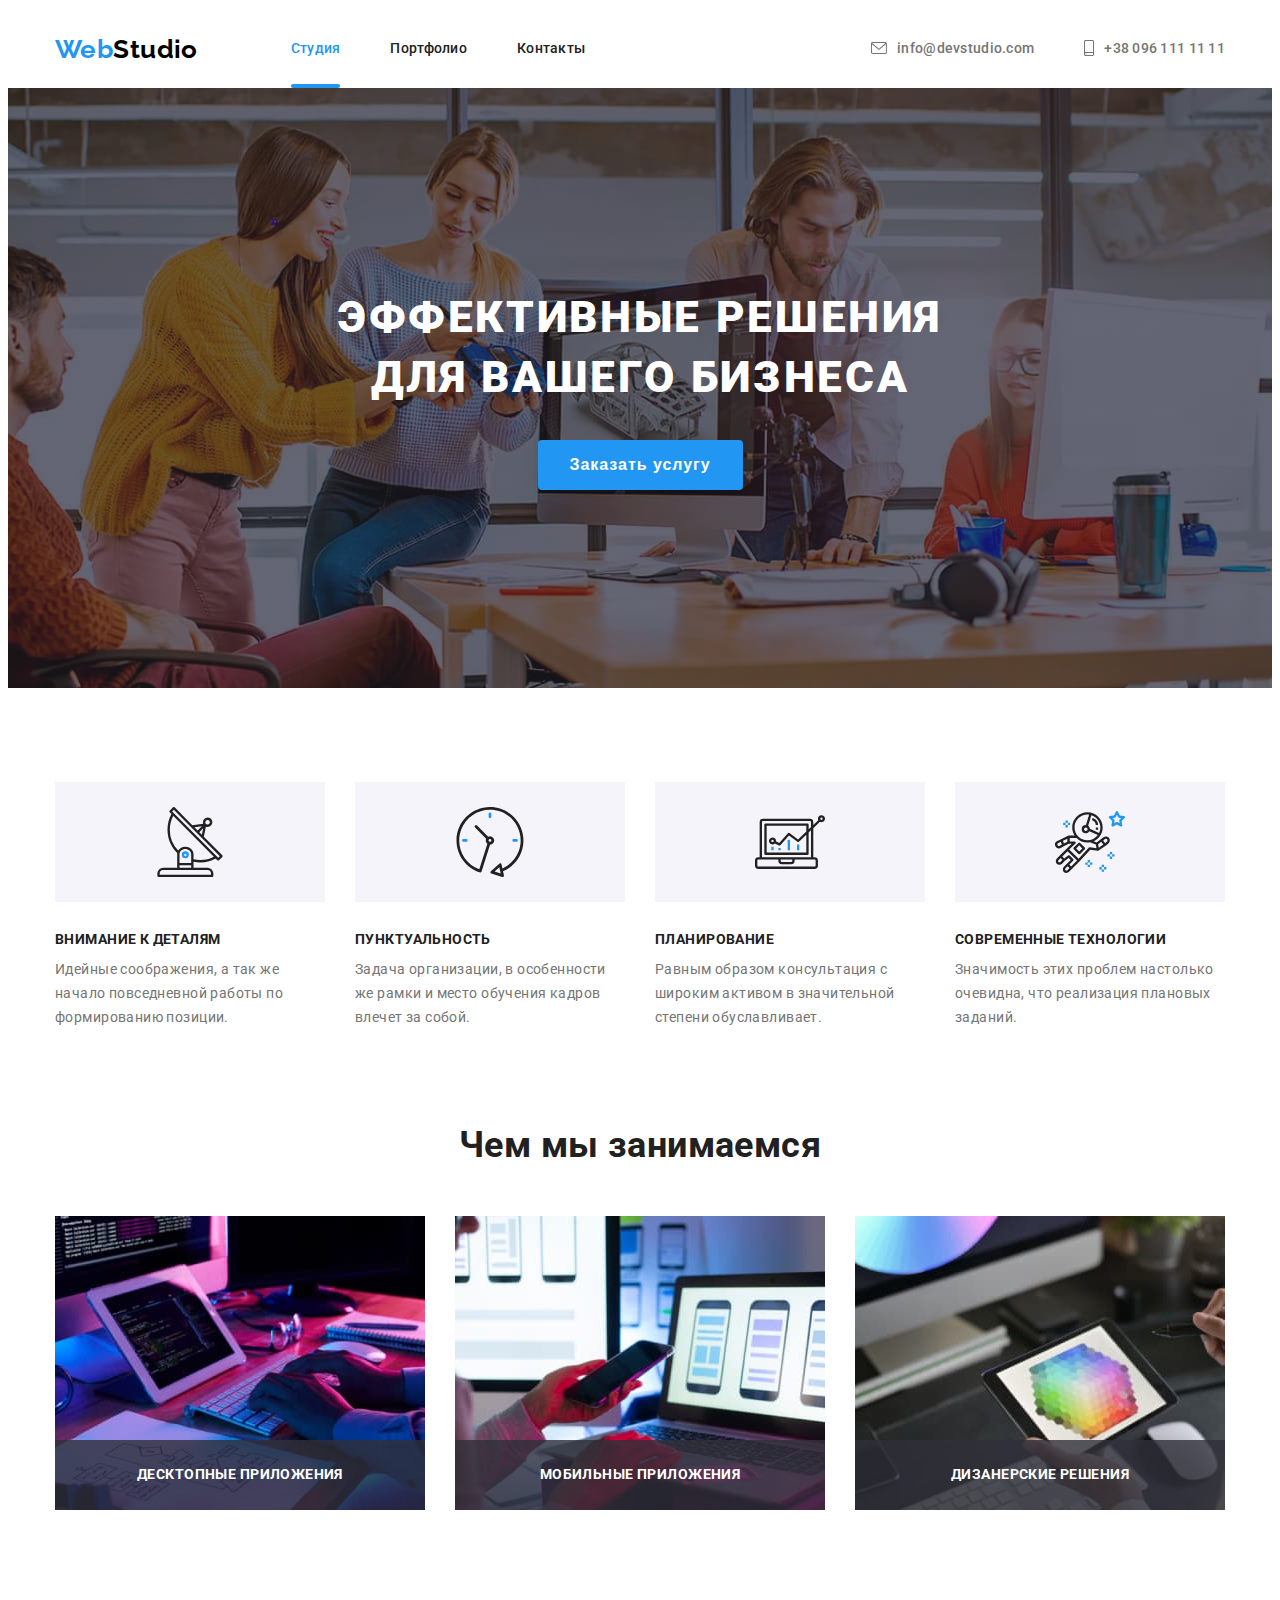
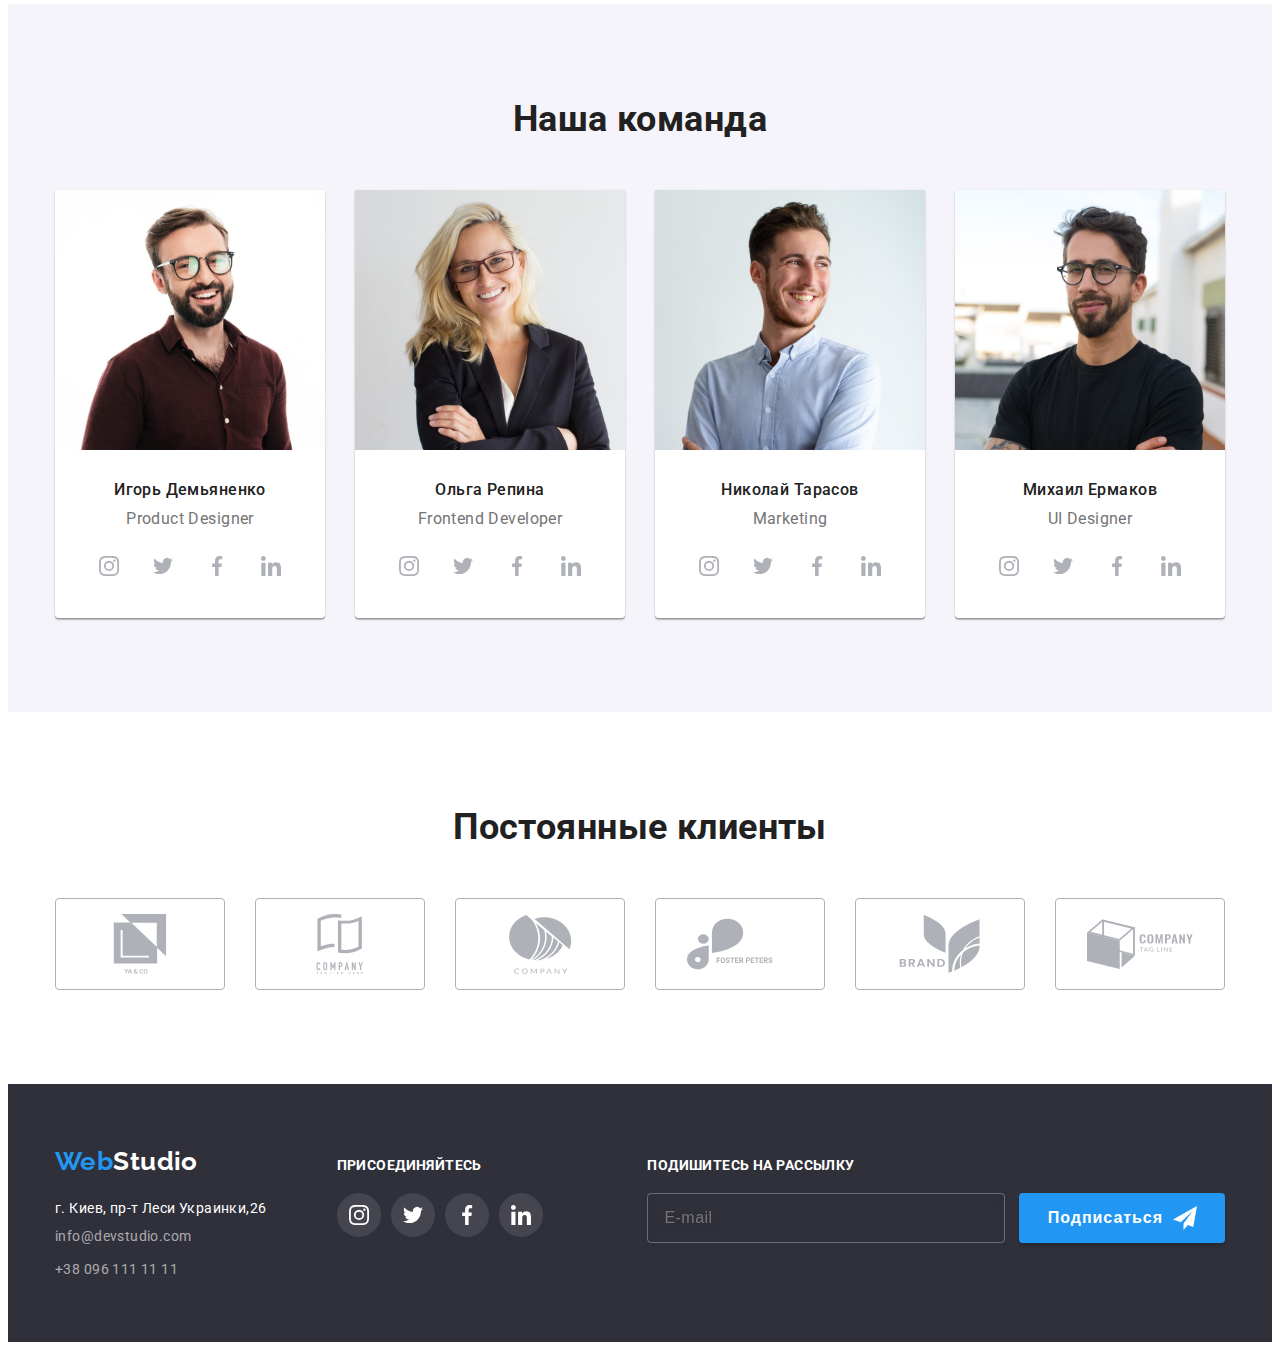
==== index.html @ 4ff03125 "Initial commit" ====
<!DOCTYPE html>
<html lang="ru">

<head>
    <meta charset="UTF-8">
    <meta http-equiv="X-UA-Compatible" content="IE=edge">
    <meta name="viewport" content="width=device-width, initial-scale=1.0">
    <title>Document</title>
    <link rel="stylesheet" href="https://cdnjs.cloudflare.com/ajax/libs/modern-normalize/1.1.0/modern-normalize.min.css"
        integrity="sha512-wpPYUAdjBVSE4KJnH1VR1HeZfpl1ub8YT/NKx4PuQ5NmX2tKuGu6U/JRp5y+Y8XG2tV+wKQpNHVUX03MfMFn9Q=="
        crossorigin="anonymous" referrerpolicy="no-referrer" />
    <link rel="preconnect" href="https://fonts.googleapis.com">
    <link rel="preconnect" href="https://fonts.gstatic.com" crossorigin>
    <link
        href="https://fonts.googleapis.com/css2?family=Oleo+Script&family=Raleway:wght@700&family=Roboto:wght@400;500;700;900&display=swap"
        rel="stylesheet">

    <link rel="stylesheet" href="css/styles.css">

</head>

<body>
    <header>
        <div class="container">
        <nav class="nav">
            <a class="logo link" lang="en" href="index.html"><span class="span">Web</span>Studio</a>

            <ul class="nav-menu list">
                <li class="nav-item"><a class="nav-link link current" href="index.html">Студия</a></li>
                <li class="nav-item"><a class="nav-link link" href="portfolio.html">Портфолио</a></li>
                <li class="nav-item"><a class="nav-link link" href="#contacts">Контакты</a></li>
            </ul>
        
        <ul class="list-contact-header list">
            <li class="contact-item"><a class="contact-mail link" href="mailto:info@devstudio.com">
                    <svg class="icon-mail">
                        <use href="./images/sprite.svg#envelope"></use>
                    </svg>info@devstudio.com</a>
            </li>
            <li class="contact-item"><a class="contact-number link" href="tel:+380961111111">
                    <svg class="icon-phone">
                        <use href="./images/sprite.svg#smartphone"></use>
                    </svg>+38 096 111 11 11</a>
            </li>
        </ul>
        </nav>
        </div>
    </header>
    <main>
        <section class="hero">
            <div class="container">
            
                <h1 class="title-hero"> эффективные решения для вашего бизнеса </h1>
<button class="button-modal" data-modal-open type="button">Заказать услугу</button>

<div class="backdrop is-hidden" data-modal>
    <div class="modal-wrapper">
        
        <button class="modal-close-button" data-modal-close type="button">
            <svg class="modal-close-icon">
            <use  href="./images/sprite.svg#icon-close-btn" width="11" height="11"></use>
        </svg>
    </button>
   
        <p class="modal-title">Оставьте свои данные, мы вам перезвоним</p>
        
            <form action="form js-users-form">
                <div class="form-field">
                    <label for="name" class="modal-form-label">Имя</label>
    
                    <input class="input" type="text" name="user-name" id="name" autocomplete="name">
                    <span class="icon-form-sp">
                        <svg class="icon-inputs" width="12" height="12">
                            <use href="./images/sprite.svg#icon-user-modal-form"></use>
                        </svg>
                    </span>
    
                </div>
    
                <div class="form-field">
                    <label for="tel" class="modal-form-label">Телефон</label>
                    <input class="input" type="tel" name="user-tel" id="tel" autocomplete="tel">
    
                    <span class="icon-form-sp">
                        <svg class="icon-inputs" width="13" height="13">
                            <use href="./images/sprite.svg#icon-phone-modal-form"></use>
                        </svg>
                    </span>
                </div>
    
                <div class="form-field">
                    <label for="email" class="modal-form-label">Почта</label>
                    <input class="input" type="email" name="user-email" id="email" autocomplete="email">
    
                    <span class="icon-form-sp">
                        <svg class="icon-inputs" width="15" height="12">
                            <use href="./images/sprite.svg#icon-envelope-modal-form"></use>
                        </svg>
                    </span>
                </div>
    
                <div class="form-field-last">
                    <label for="coments" class="modal-form-label">Коментарий</label>
                    <textarea class="textarea" name="user-coments" id="coments" placeholder="Введите текст"></textarea>
    
                </div>
    
    
    
                <div class="modal-checkbox">
                    
                        <input class="form-checkbox visually-hidden " type="checkbox" name="agree-policy" value="agree" id="agree-policy"> 
                        <label for="agree-policy" class="policy-box">Соглашаюсь с рассылкой и принимаю</label>
                        <a href="#" class="modal-checkbox-link">Условия договора</a>
                </div>
                <button type="submit" class="modal-btn-submit">Отправить</button>
            </form>
        
        
    </div>
    </div>
</div>

            
        </section>

        <section class="benefits">
            <div class="container">
            <h2 class="visually-hidden"> Наши преймущества</h2>
            <ul class="benefits-list list">
                <li class="benefits-item ">
                    <div class="before-benefits">
                        <svg class="icon-benefits">
                            <use href="./images/sprite.svg#antenna"></use>
                        </svg>
                    </div>
                    <h3 class="benefits-title">Внимание к деталям</h3>
                    <p class="benefits-descr">
                        Идейные соображения, а так же начало повседневной работы
                        по формированию позиции.
                    </p>
                </li>
                <li class="benefits-item ">
                    <div class="before-benefits">
                        <svg class="icon-benefits">
                            <use href="./images/sprite.svg#clock"></use>
                        </svg>
                    </div>
                    <h3 class="benefits-title">Пунктуальность</h3>
                    <p class="benefits-descr">
                        Задача организации, в особенности же рамки и место
                        обучения кадров влечет за собой.
                    </p>
                </li>
                <li class="benefits-item ">
                    <div class="before-benefits">
                        <svg class="icon-benefits">
                            <use href="./images/sprite.svg#diagram"></use>
                        </svg>
                    </div>
                    <h3 class="benefits-title">Планирование</h3>
                    <p class="benefits-descr">
                        Равным образом консультация с широким активом в значительной
                        степени обуславливает.
                    </p>
                </li>
                <li class="benefits-item ">
                    <div class="before-benefits">
                        <svg class="icon-benefits">
                            <use href="./images/sprite.svg#astronaut"></use>
                        </svg>
                    </div>
                    <h3 class="benefits-title">Современные технологии</h3>
                    <p class="benefits-descr">
                        Значимость этих проблем настолько очевидна,
                        что реализация плановых заданий.
                    </p>
                </li>
            </ul>
            </div>
        </section>

        <section class="works">
            <div class="container">

            <h2 class="works-title">Чем мы занимаемся</h2>

            <ul class="works-list list">
                <li class="works-item"><img src="./images/Works-1.jpg" alt="Разработка" width="370"
                        height="294">
                        
                            <p class="works-thumb-title">Десктопные приложения</p>
                        
                    </li>
                <li class="works-item"><img src="./images/Works-2.jpg" alt="Планирование" width="370"
                        height="294">
                    
                        <p class="works-thumb-title">Мобильные приложения</p>
                
                    </li>
                <li class="works-item"><img src="./images/Works-3.jpg" alt="Дизайн" width="370" height="294">
                
                    <p class="works-thumb-title">Дизанерские решения</p>
                
                </li>
            </ul>
            </div>
        </section>

        <section class="team">
            <div class="container">

            <h2 class="team-title">Наша команда</h2>

            <ul class="team-list list">
                <li class="team-item">
                    <img class="team-img" src="./images/Team-1.jpg " alt="Игорь" width="270" height="260">
                    <div class="team-frame"><h3 class="team-player-title">Игорь Демьяненко </h3>
                    <p class="team-player-descr" lang="en">Product Designer</p>
                <ul class="list-icon-social list">
                    <li class="icon-item"><a href="#" class="link-social-circle">
                            <svg class="icon">
                                <use href="./images/sprite.svg#instagram"></use>
                            </svg>
                        </a></li>
                    <li class="icon-item"><a href="#" class="link-social-circle">
                            <svg class="icon">
                                <use href="./images/sprite.svg#twitter"></use>
                            </svg>
                        </a></li>
                    <li class="icon-item"><a href="#" class="link-social-circle">
                            <svg class="icon">
                                <use href="./images/sprite.svg#facebook"></use>
                            </svg>
                        </a></li>
                    <li class="icon-item"><a href="#" class="link-social-circle">
                            <svg class="icon">
                                <use href="./images/sprite.svg#linkedin"></use>
                            </svg>
                        </a></li>
                </ul>
                </div>
                </li>
                <li class="team-item">
                    <img class="team-img" src="./images/Team-2.jpg " alt="Ольга" width="270" height="260">
                    <div class="team-frame"><h3 class="team-player-title">Ольга Репина</h3>
                    <p class="team-player-descr" lang="en">Frontend Developer</p>
                <ul class="list-icon-social list">
                    <li class="icon-item"><a href="#" class="link-social-circle">
                            <svg class="icon">
                                <use href="./images/sprite.svg#instagram"></use>
                            </svg>
                        </a></li>
                    <li class="icon-item"><a href="#" class="link-social-circle">
                            <svg class="icon">
                                <use href="./images/sprite.svg#twitter"></use>
                            </svg>
                        </a></li>
                    <li class="icon-item"><a href="#" class="link-social-circle">
                            <svg class="icon">
                                <use href="./images/sprite.svg#facebook"></use>
                            </svg>
                        </a></li>
                    <li class="icon-item"><a href="#" class="link-social-circle">
                            <svg class="icon">
                                <use href="./images/sprite.svg#linkedin"></use>
                            </svg>
                        </a></li>
                </ul>
                </div>
                </li>
                <li class="team-item">
                    <img class="team-img" src="./images/Team-3.jpg " alt="Николай" width="270" height="260">
                    <div class="team-frame"><h3 class="team-player-title">Николай Тарасов</h3>
                    <p class="team-player-descr" lang="en">Marketing</p>
                <ul class="list-icon-social list">
                    <li class="icon-item"><a href="#" class="link-social-circle">
                            <svg class="icon">
                                <use href="./images/sprite.svg#instagram"></use>
                            </svg>
                        </a></li>
                    <li class="icon-item"><a href="#" class="link-social-circle">
                            <svg class="icon">
                                <use href="./images/sprite.svg#twitter"></use>
                            </svg>
                        </a></li>
                    <li class="icon-item"><a href="#" class="link-social-circle">
                            <svg class="icon">
                                <use href="./images/sprite.svg#facebook"></use>
                            </svg>
                        </a></li>
                    <li class="icon-item"><a href="#" class="link-social-circle">
                            <svg class="icon">
                                <use href="./images/sprite.svg#linkedin"></use>
                            </svg>
                        </a></li>
                </ul>
                </div>
                </li>
                <li class="team-item">
                    <img class="team-img" src="./images/Team-4.jpg " alt="Игорь" width="270" height="260">
                    <div class="team-frame"><h3 class="team-player-title">Михаил Ермаков</h3>
                    <p class="team-player-descr" lang="en">UI Designer</p>
                <ul class="list-icon-social list">
                    <li class="icon-item"><a href="#" class="link-social-circle">
                            <svg class="icon">
                                <use href="./images/sprite.svg#instagram"></use>
                            </svg>
                        </a></li>
                    <li class="icon-item"><a href="#" class="link-social-circle">
                            <svg class="icon">
                                <use href="./images/sprite.svg#twitter"></use>
                            </svg>
                        </a></li>
                    <li class="icon-item"><a href="#" class="link-social-circle">
                            <svg class="icon">
                                <use href="./images/sprite.svg#facebook"></use>
                            </svg>
                        </a></li>
                    <li class="icon-item"><a href="#" class="link-social-circle">
                            <svg class="icon">
                                <use href="./images/sprite.svg#linkedin"></use>
                            </svg>
                        </a></li>
                </ul>
                </div>
                </li>
            </ul>
            </div>
        </section>

        <section class="partner">
            <div class="container">
                <h2 class="team-title">Постоянные клиенты</h2>
                <ul class="list-partner list">
                    <li class="item-partner"><a href="#" class="link-partner">
                            <svg class="icon-partner partner-a">
                                <use href="./images/sprite.svg#group"></use>
                            </svg>
                        </a></li>
                    <li class="item-partner"><a href="#" class="link-partner">
                            <svg class="icon-partner partner-b">
                                <use href="./images/sprite.svg#group-1"></use>
                            </svg>
                        </a></li>
                    <li class="item-partner"><a href="#" class="link-partner">
                            <svg class="icon-partner partner-c">
                                <use href="./images/sprite.svg#group-2"></use>
                            </svg>
                        </a></li>
                    <li class="item-partner"><a href="#" class="link-partner">
                            <svg class="icon-partner partner-d">
                                <use href="./images/sprite.svg#group-3"></use>
                            </svg>
                        </a></li>
                    <li class="item-partner"><a href="#" class="link-partner">
                            <svg class="icon-partner partner-e">
                                <use href="./images/sprite.svg#group-4"></use>
                            </svg>
                        </a></li>
                    <li class="item-partner"><a href="#" class="link-partner">
                            <svg class="icon-partner partner-f">
                                <use href="./images/sprite.svg#group-5"></use>
                            </svg>
                        </a></li>
                </ul>
            </div>
            </section>
        

    </main>

    <footer class="footer">
        <div class="container">
        

        <div class="footer-item"><a class="logo-footer link" lang="en" href="index.html"><span class="span">Web</span>Studio</a>

        <address class="address">

            <ul class="list-contact-footer list">
                <li class="contact-item-footer"><a class="link-footer-map link" href="https://goo.gl/maps/f1McvQRz6KP4o4kd8" target="_blank"
                        rel="noopener noreferrer">г. Киев, пр-т Леси Украинки,26</a></li>
                <li class="contact-item-footer"><a class="contact-link link" href="mailto:info@devstudio.com">info@devstudio.com</a></li>
                <li class="contact-item-footer"><a class="contact-link link" href="tel:+380961111111">+38 096 111 11 11</a></li>
            </ul>
            
            </address>
        </div>
            <div class="footer-item">
                <p class="title-footer-small">Присоединяйтесь</p>
                <ul class="list-social-footer list">
                    <li class="icon-item"><a href="#" class="link-social-circle footer-social-bg">
                            <svg class="icon">
                                <use href="./images/sprite.svg#instagram"></use>
                            </svg>
                        </a></li>
                    <li class="icon-item"><a href="#" class="link-social-circle footer-social-bg">
                            <svg class="icon">
                                <use href="./images/sprite.svg#twitter"></use>
                            </svg>
                        </a></li>
                    <li class="icon-item"><a href="#" class="link-social-circle footer-social-bg">
                            <svg class="icon">
                                <use href="./images/sprite.svg#facebook"></use>
                            </svg>
                        </a></li>
                    <li class="icon-item"><a href="#" class="link-social-circle footer-social-bg">
                            <svg class="icon">
                                <use href="./images/sprite.svg#linkedin"></use>
                            </svg>
                        </a></li>
                </ul>
            </div>

            <div class="footer-item">
                <p class="email-title">Подишитесь на рассылку</p>
            
               
                    <form action="form-footer js-users-form">
                        
                            <label for="email-footer" class="footer-form-label"></label>
                            <input class="input-footer" type="email" name="user-email" id="email-footer" autocomplete="email"
                                placeholder="E-mail">
        
                            <button class="button-footer" type="submit">Подписаться
            
                                <svg class="icon-button-footer">
                                    <use href="./images/sprite.svg#icon-icon-send"></use>
                                </svg>
                            </button>
                        
                    </form>
                
            </div>
            
        
        </div>
            </footer>

            <script src="./js/modal.js"></script>
            </body>
            
            </html>
---- css/styles.css ----
:root {
  --main-font:'Roboto', sans-serif ;
  --logo-font: 'Raleway', sans-serif;

  --theme-color-dark: #2f303a;
  --theme-color-light: #FFFFFF;
  --social-links: #AFB1B8;
  --social-footer-bg: rgba(255, 255, 255, 0.1);
  
  --button-portfolio: #F5F4FA;
  --contact-color-footer: rgba(255, 255, 255, 0.6);
  --logo-color: #000000;
  --text-color-hover:#2196F3; 
  --text-color-primary: #757575;;
  --text-color-h: #212121;
  --modal-btn-hover: #188CE8;
}

html {
  box-sizing: border-box;
 
}

*,
*::after,
*::before {
  box-sizing: inherit;
}

img {
  display: block;
}

h1,
h2,
h3,
h4,
h5,
h6,
p {
  margin-top: 0px;
  margin-bottom: 0px;
}

body {
  color: var(--text-color-primary);
  letter-spacing: 0.03em;
  font-size: 14px;
  font-family: var(--main-font);
 
}



.container {
  width: 1200px;
  padding: 0 15px;
  margin-left: auto;
  margin-right: auto;
}

.list {
  list-style: none;
  padding: 0;
  margin: 0;
}

.link {
  text-decoration: none;
}


.visually-hidden {
  position: absolute;
  width: 1px;
  height: 1px;
  margin: -1px;
  border: 0;
  padding: 0;

  white-space: nowrap;
  clip-path: inset(100%);
  clip: rect(0 0 0 0);
  overflow: hidden;
}

/* Logo WebStdio*/

.header {
  border-bottom: 1px solid rgba(0, 0, 0, 0.14);
}

.logo {
  font-family: var(--logo-font);
  font-weight: 700;
  font-size: 26px;
  color: var(--logo-color);

  padding-top: 24px;
  padding-bottom: 20px;
  margin-right: 93px;
}
.span {
  line-height: 1.38;
  color: var(--text-color-hover)
}
/*Nav-menu*/


.nav {
 
  display: flex;
  align-items: center;
  z-index: 2;

  
}

.list-contact-header .contact-item+.contact-item {
  margin-left: 50px;
}


.current {
  position: relative;
  color: var(--text-color-hover);
}

.nav-menu {
  font-weight: 500;
  letter-spacing: 0.02em;

  display: flex;
  align-items: center;

  

}

.nav-item:not(:last-child) {
  margin-right: 50px;
}

.nav-link{
  display: block;
  padding-top: 32px;
  padding-bottom: 32px;
  color:var(--text-color-h);
  transition: color 250ms cubic-bezier(0.4, 0, 0.2, 1);
}

.list-contact-header {
  display: flex;
  align-items: center;
  margin-left: auto;
  letter-spacing: 0.02em;
  font-weight: 500;
  }


.contact-mail {
  display: flex;
  align-items: center;
  padding-top: 32px;
  padding-bottom: 32px;
  color: var(--text-color-primary);
  transition: color 250ms cubic-bezier(0.4, 0, 0.2, 1);
  }

.contact-number {
  display: flex;
  align-items: center;
  padding-top: 32px;
  padding-bottom: 32px;
  color: var(--text-color-primary);
  transition: color 250ms cubic-bezier(0.4, 0, 0.2, 1);
}

.nav li>.link:hover,
.nav li>.link:focus {
  color: var(--text-color-hover);
}

.icon-mail {
  width: 16px;
  height: 12px;
  margin-right: 10px;
  fill: currentColor;
}

.icon-phone {
  width: 10px;
  height: 16px;
  margin-right: 10px;
  fill: currentColor;
}

.current::after {
  position: absolute;
  display: block;
  content: "";

  bottom: 0;
  left: 0;

  width: 100%;
  height: 4px;
  border-radius: 2px;

  /* margin-top: 27px; */

  background-color: var(--text-color-hover);
}

/* *********** HERO ********** */


.hero {
  
  text-align: center;
  padding-top: 200px;
  padding-bottom: 200px;

  background:var(--theme-color-dark);
  background-image: linear-gradient(to right,
        rgba(47, 48, 58, 0.4),
        rgba(47, 48, 58, 0.4)),
      url(../images/backgrond-images/hero-bg.jpg);
      background-repeat: no-repeat;
      background-position: center;
      background-size: cover;
      max-width: 1600px;
      height: 600px;
      margin-right: auto;
      margin-left: auto;
}
  
  .title-hero {
    width: 696px;

    margin-right: auto;
    margin-left: auto;

    font-weight: 900;
    font-size: 44px;
    line-height: 1.36;
    letter-spacing: 0.06em;
    text-transform: uppercase;
    color:var(--theme-color-light);
  }

.button-modal {
  margin-top: 32px;

  padding: 10px 32px;
  border: 0;

  cursor: pointer;
  font-weight: 700;
  letter-spacing: 0.06em;
  font-size: 16px;
  line-height: 1.88;
  
 color: var(--theme-color-light);

 background: var(--text-color-hover);
 box-shadow: 0px 4px 4px rgba(0, 0, 0, 0.15);
 border-radius: 4px;

 transition: background-color 250ms cubic-bezier(0.4, 0, 0.2, 1);
}

.button-modal:hover,
.button-modal:focus {
  background-color: var(--modal-btn-hover);
  
}

.current {
  color: var(--text-color-hover);
}

.backdrop {
  opacity: 1;
  position: fixed;
  top: 0;
  right: 0;
  z-index: 3;

  background-color: rgba(0, 0, 0, 0.2);
  height: 100%;
  width: 100%;
  backdrop-filter: blur(5px);

  transition:opacity 250ms cubic-bezier(0.4, 0, 0.2, 1);
}

.backdrop.is-hidden {
  opacity: 0;
  pointer-events: none;

}

.modal-wrapper {
  position: absolute;
  background-color: var(--theme-color-light);
  width: 528px;
  height: 581px;
  top: 50%;
  left: 50%;

  padding: 40px;
  
  transform:translate(-50%, -50%)  scale(1.0);
 

  box-shadow: 0px 1px 3px rgba(0, 0, 0, 0.12),
    0px 1px 1px rgba(0, 0, 0, 0.14),
    0px 2px 1px rgba(0, 0, 0, 0.2);
  border-radius: 4px;
  
}

.backdrop.is-hidden .modal-wrapper {
 transform: translate(-50%, -50%) scale(0.9);
 transition: transform 250ms cubic-bezier(0.4, 0, 0.2, 1);
}

.modal-close-button {
  display: flex;
  align-items: center;
  justify-content: center;
  position: absolute;
  top: 8px;
  right: 8px;

  cursor: pointer;

  width: 30px;
  height: 30px;

  
  color: var(--logo-color);
  background-color: var(--theme-color-light);
  border: 1px solid rgba(0, 0, 0, 0.1);
  border-radius: 50%;

  transition: 
  box-shadow 250ms cubic-bezier(0.4, 0, 0.2, 1);
  
}

.modal-close-button:hover,
.modal-close-button:focus {
  box-shadow: 0px 1px 3px rgba(0, 0, 0, 0.12),
      0px 1px 1px rgba(0, 0, 0, 0.14),
      0px 2px 1px rgba(0, 0, 0, 0.2);
}

.modal-close-icon {
fill: currentColor;

width: 11px;
height: 11px;
transition: fill 250ms cubic-bezier(0.4, 0, 0.2, 1);
}

.modal-close-button:hover .modal-close-icon,
.modal-close-button:focus .modal-close-icon {
  fill: var(--modal-btn-hover);
}

.modal-title {
  text-align: center;
  font-size: 20px;
  line-height: 1.15;
  font-weight: 700;

  color: var(--text-color-h);

  margin-bottom: 12px;
}

.form {
  width: 450px;

  margin-right: auto;
  margin-left: auto;
  


}

.form-field {
  position: relative;
  display: flex;
  flex-direction: column;
  text-align: start;
  margin-bottom: 10px;

  transition: border-color 250ms cubic-bezier(0.4, 0, 0.2, 1);
}

.form-field-last {
  display: flex;
  flex-direction: column;
  text-align: start;

  margin-bottom: 20px;
}

.icon-inputs {
  position: absolute;

  top: 32px;
  left: 15px;
  fill: var(--text-color-h);

  transition: fill 250ms cubic-bezier(0.4, 0, 0.2, 1);
}




.form-field:focus-within .input,
.form-field:hover .input {
  border: 1px solid var(--modal-btn-hover);
}

.form-field:focus-within .icon-inputs,
.form-field:hover .icon-inputs {
  fill: var(--modal-btn-hover);
}


.modal-btn-submit {
  cursor: pointer;
  margin-top: 30px;
  padding: 10px 55px;
  margin-right: auto;
  margin-left: auto;
  border: none;

  background-color: var(--text-color-hover);
  color: var(--theme-color-light);
  box-shadow: 0px 4px 4px rgba(0, 0, 0, 0.15);
  border-radius: 4px;

  font-size: 16px;
  line-height: 1.88;
  font-weight: 700;

  letter-spacing: 0.06em;

  transition: background-color 250ms cubic-bezier(0.4, 0, 0.2, 1);
}

.modal-btn-submit:hover,
.modal-btn-submit:focus {
  background-color: var(--modal-btn-hover);
}


.form-checkbox:checked+.policy-box::before {
  background-color: var(--text-color-hover);
  border-color: var(--text-color-hover);
  background-image: url(../images/Icons/chekbox-icon.svg);
  background-repeat: no-repeat;
  background-position: center;
  background-size: contain;
}

.policy-box {
  cursor: pointer;
  position: relative;
    line-height: 1.71;
}

.policy-box::before {
  display: block;
  position: absolute;
  content: '';

  top: 0;
  left: -23px;

  width: 16px;
  height: 16px;
  border: 2px solid var(--text-color-h);
  border-radius: 2px;

  transition:  250ms cubic-bezier(0.4, 0, 0.2, 1);
}

.form-checkbox:hover+.policy-box::before,
.form-checkbox:focus+.policy-box::before {
  border-color: var(--modal-btn-hover);
}

.modal-checkbox-link {
  font-weight: 400;
  line-height: 1.71;
  text-decoration-line: underline;

  color: var(--text-color-hover);
}

.modal-form-label {
  font-weight: 400;
  font-size: 12px;

  letter-spacing: 0.01em;

  margin-bottom: 4px;


}

.input {
  width: 100%;
  height: 40px;
  padding: 11px 12px 11px 30px;
  cursor: pointer;

  font-size: 16px;
  font-weight: 400;

  outline: transparent;
  border: 1px solid rgba(33, 33, 33, 0.2);
  border-radius: 4px;

  transition: border-color 250ms cubic-bezier(0.4, 0, 0.2, 1);

}

.input:hover ,
.input:focus {
  border: 1px solid var(--text-color-hover);
}

.textarea {
  cursor: pointer;
  width: 100%;
  height: 120px;
  padding: 12px 16px;

  color: var(--text-color-h);
  outline: transparent;
  resize: none;
  border: 1px solid rgba(33, 33, 33, 0.2);
  border-radius: 4px;

  transition: border-color 250ms cubic-bezier(0.4, 0, 0.2, 1);
}

.textarea:focus-within,
.textarea:hover {
  border: 1px solid var(--modal-btn-hover);
}

.textarea::placeholder {
  color: rgba(117, 117, 117, 0.5);
}

/*Benefits*/ 

.benefits {
 padding-top: 94px;
 padding-bottom: 94px;
}

.benefits-list {
  display: flex;
}

.benefits-item {
  width: 270px;
}

.before-benefits {
  display: block;
  height: 120px;
  padding: 25px 100px;
  margin-bottom: 30px;
  background-color: var(--button-portfolio);
}

.icon-benefits {
  width: 70px;
  height: 70px;
}

.benefits-item:not(:last-child) {
  margin-right: 30px;
}

.benefits-title {
  font-size: 14px;
  font-weight: 700;
  line-height: 1.14;
  text-transform: uppercase;

  margin-bottom: 10px;
  
  color: var(--text-color-h);
}

.benefits-descr {
  line-height: 1.71;
}

/*Works*/

.works {
  padding-bottom: 94px;
}

.works-list {
  display: flex;
}

.works-item {
  position: relative;
  z-index: 0;
}

.works-item:not(:last-child) {
  margin-right: 30px;
}

.works-title {
  text-align: center;
  font-weight: 700;
  font-size: 36px;

  margin-bottom: 50px;
  
  color: var(--text-color-h);
}

.works-thumb {
  position: absolute;
  bottom: 0;
  right: 0;
  width: 100%;
  height: 70px;
  text-align: center;
  font-size: 14px;
  line-height: 1.14;
  padding: 27px 82px;
  text-transform: uppercase;

  color: var(--theme-color-light);
  background-color: rgba(47, 48, 58, 0.8);
  ;
}

.works-thumb-title {
  display: flex;
  justify-content: center;
  align-items: center;
  position: absolute;
  bottom: 0;
  right: 0;
  width: 100%;
  height: 70px;
  font-weight: 700;
  font-size: 14px;
  line-height: 1.14;
  text-transform: uppercase;

  color: var(--theme-color-light);
  background-color: rgba(47, 48, 58, 0.8);
  ;
}

/*Team*/

.team {
  padding-top: 94px;
  padding-bottom: 94px;
  background-color: var(--button-portfolio);

}

.team-list {
  display: flex;
}

.team-title {  
  margin-bottom: 50px;

  text-align: center;
  font-weight: 700;
  font-size: 36px;
  
  color:var(--text-color-h);
}

.team-item {
  text-align: center;
  background-color: var(--theme-color-light);
  box-shadow: 0px 1px 3px rgba(0, 0, 0, 0.12),
    0px 1px 1px rgba(0, 0, 0, 0.14),
    0px 2px 1px rgba(0, 0, 0, 0.2);
  border-radius: 0px 0px 4px 4px;
}

.team-item:not(:last-child) {
  margin-right: 30px;
}

.team-player-title {
margin-bottom: 10px;

font-size: 16px;
font-weight: 500;

color: var(--text-color-h);
}

.team-player-descr {
font-size: 16px;

margin-bottom: 16px;
}

.team-frame {
 padding: 30px 0;
}

.list-icon-social {
  display: flex;
  justify-content: center;
}
  

.link-social-circle {
  display: flex;
  justify-content: center;
  align-items: center;
  width: 44px;
  height: 44px;
 
  border-radius: 50%;
  color: var(--social-links);
  transition: color 250ms cubic-bezier(0.4, 0, 0.2, 1),
  background-color 250ms cubic-bezier(0.4, 0, 0.2, 1);

}

.icon {
  width: 20px;
  height: 20px;
  fill: currentColor;
}

.icon-item:not(:last-child) {
  margin-right: 10px;
}

.link-social-circle:hover,
.link-social-circle:focus {
  background-color: var(--text-color-hover);
  color: var(--theme-color-light);
 
}

/* Partner section */


.link-partner {
  display: flex;
  justify-content: center;
  align-items: center;
  width: 170px;
  height: 92px;
  border: 1px solid var(--social-links);
  border-radius: 4px;

  color: var(--social-links);
  transition: color 250ms cubic-bezier(0.4, 0, 0.2, 1), border-color 250ms cubic-bezier(0.4, 0, 0.2, 1)  ;
}

.link-partner:hover,
.link-partner:focus {
  color: var(--text-color-hover);
  border: 1px solid var(--text-color-hover);
  
}

.partner {
  padding-bottom: 94px;
  padding-top: 94px;
 
}

.list-partner {
  display: flex;
}

.item-partner:not(:last-child) {
  margin-right: 30px;
}


.icon-partner {
  width: 106px;
  height: 60px;
  fill: currentColor;

}


/*footer*/

.footer {
  background: var(--theme-color-dark);

  padding: 60px 0;
}

.logo-footer {
  font-family: var(--logo-font);
  font-weight: 700;
  font-size: 26px;
  color: var(--theme-color-light);

}

.span-f {
  line-height: 1.38;
  color: var(--text-color-hover)
}

.text-addres {
  line-height: 1.71;
  
  color:var(--theme-color-light);
}

.address {
  margin-top: 20px;
}

.list-contact-footer {
  font-style: normal;

}

.contact-item-footer:not(:last-child) {
  margin-bottom: 9px;
}

.contact-link {
  line-height: 1.71;
  
  color: var(--contact-color-footer);

}

.link-footer-map {
 color: var(--theme-color-light);
}

.footer-item:first-child {
  margin-right: 70px;
}

.list-social-footer {
  display: flex;
  justify-content: center;
  
}

.footer>.container {
  display: flex;
  align-items: baseline;
}

.title-footer-small {
  margin-bottom: 20px;
  font-size: 14px;
  line-height: 1.15;
  letter-spacing: 0.03em;
  text-transform: uppercase;
  font-weight: 700;

  color: var(--theme-color-light);
}

.footer-social-bg {
  color: var(--theme-color-light);
  background-color: var(--social-footer-bg);

  ;
}

.address .link:hover,
.address .link:focus {
  color: var(--text-color-hover);
  transition: color 250ms cubic-bezier(0.4, 0, 0.2, 1);
}




.email-title {
  font-weight: 700;
 
  text-transform: uppercase;
  color: var(--theme-color-light);
  
  margin-bottom: 20px;
}



.footer-item:last-child {
  margin-left: auto;

}

.input-footer {
  cursor: pointer;
  font-size: 16px;
  line-height: 1.25;
  color: var(--theme-color-light);
  letter-spacing: 0.03em;
  

  width: 358px;
  height: 50px;
  background-color: transparent;

  margin-right: 10px;
  padding: 15px 16px;

  outline: transparent;
  border: 1px solid rgba(255, 255, 255, 0.3);
  filter: drop-shadow(0px 4px 4px rgba(0, 0, 0, 0.15));
  border-radius: 4px;

  transition: border-color 250ms cubic-bezier(0.4, 0, 0.2, 1);
}

.input-footer:focus-within {
  border: 1px solid var(--text-color-hover);
}

.form-footer {
  margin: 0;
  padding: 0;
 
}

.button-footer {
  position: relative;
  margin: 0;

  font-weight: 700;
  font-size: 16px;
  line-height: 1.9;
  letter-spacing: 0.06em;

  cursor: pointer;

  padding: 10px 62px 10px 29px;

  color: var(--theme-color-light);

  border: none;
  background: var(--text-color-hover);
  box-shadow: 0px 4px 4px rgba(0, 0, 0, 0.15);
  border-radius: 4px;

  transition: background-color 250ms cubic-bezier(0.4, 0, 0.2, 1);
  }


.button-footer:hover,
.button-footer:focus {
  background-color: var(--modal-btn-hover);
}



.icon-button-footer {
  position: absolute;
  top: 13px;
  right: 28px;
  width: 24px;
  height: 24px;
  margin-left: 10px;
  fill: var(--theme-color-light);

}

/*Portfolio */


.portfolio-btns-list {
  display: flex;
  justify-content: center;
  margin-bottom: 50px;
}

.portfolio {
  padding-top: 94px;
  padding-bottom: 94px;
}

.portf-btns-item:not(:last-child) {
  margin-right: 8px;
}

.portfolio-btn {
  padding: 6px 22px;
  font-weight: 500;
  font-size: 16px;
  line-height: 1.62;
  letter-spacing: 0.03em;
  cursor: pointer;
  border: 0;
  border-radius: 4px;

  background: var(--button-portfolio);
  color: var(--text-color-h);

  transition: color 250ms cubic-bezier(0.4, 0, 0.2, 1),
      background-color 250ms cubic-bezier(0.4, 0, 0.2, 1),
      box-shadow 250ms cubic-bezier(0.4, 0, 0.2, 1);

}

.portfolio-btn:hover,
.portfolio-btn:focus 
{
  background-color: var(--text-color-hover);
  color: var(--theme-color-light);
  box-shadow: 0px 3px 1px rgba(0, 0, 0, 0.1),
      0px 1px 2px rgba(0, 0, 0, 0.08),
      0px 2px 2px rgba(0, 0, 0, 0.12);

      
}

       /* Galary */

.portf-list {
  display: flex;
  flex-direction: row;
  flex-wrap: wrap;
}

.cards-title {
  margin-bottom: 4px;
  font-weight: 700;
  font-size: 18px;
  line-height: 2;
  letter-spacing: 0.06em;

  color: var(--text-color-h);
}

.cards-group {

  font-weight: 400;
  font-size: 16px;
  line-height: 1.88;

  color: var(--text-color-primary);
}

.portf-item {
  margin-right: 30px;
  width: 370px;
}

.portf-link {
  display: block;
  
  transition: box-shadow 250ms cubic-bezier(0.4, 0, 0.2, 1);
}

.portf-link:hover,
.portf-link:focus {
  box-shadow: 0px 1px 1px rgba(0, 0, 0, 0.12), 0px 4px 4px rgba(0, 0, 0, 0.06), 1px 4px 6px rgba(0, 0, 0, 0.16);

  
}

.card-frame {
  border: 1px solid #EEEEEE;
  border-top: none;
  padding: 20px 24px;

}

.portf-item:nth-child(3n) {
  margin-right: 0;
}

.portf-item:not(:nth-last-child(-n+3)) {
  margin-bottom: 30px;
}

.portf-thumb {
  position: relative;
  overflow: hidden;
}

.portf-overlay {
  position: absolute;
  top: 0;
  left: 0;

  font-weight: 400;
  font-size: 18px;
  line-height: 1.56;

  padding: 63px 24px;

  color: var(--theme-color-light);
  background-color: rgba(33, 150, 243, 0.9);
  height: 100%;
  width: 100%;

  transform: translateY(100%);
  transition: transform 250ms cubic-bezier(0.4, 0, 0.2, 1);

}

.portf-link:hover .portf-overlay,
.portf-link:focus .portf-overlay {
  transform: translateY(0);
}
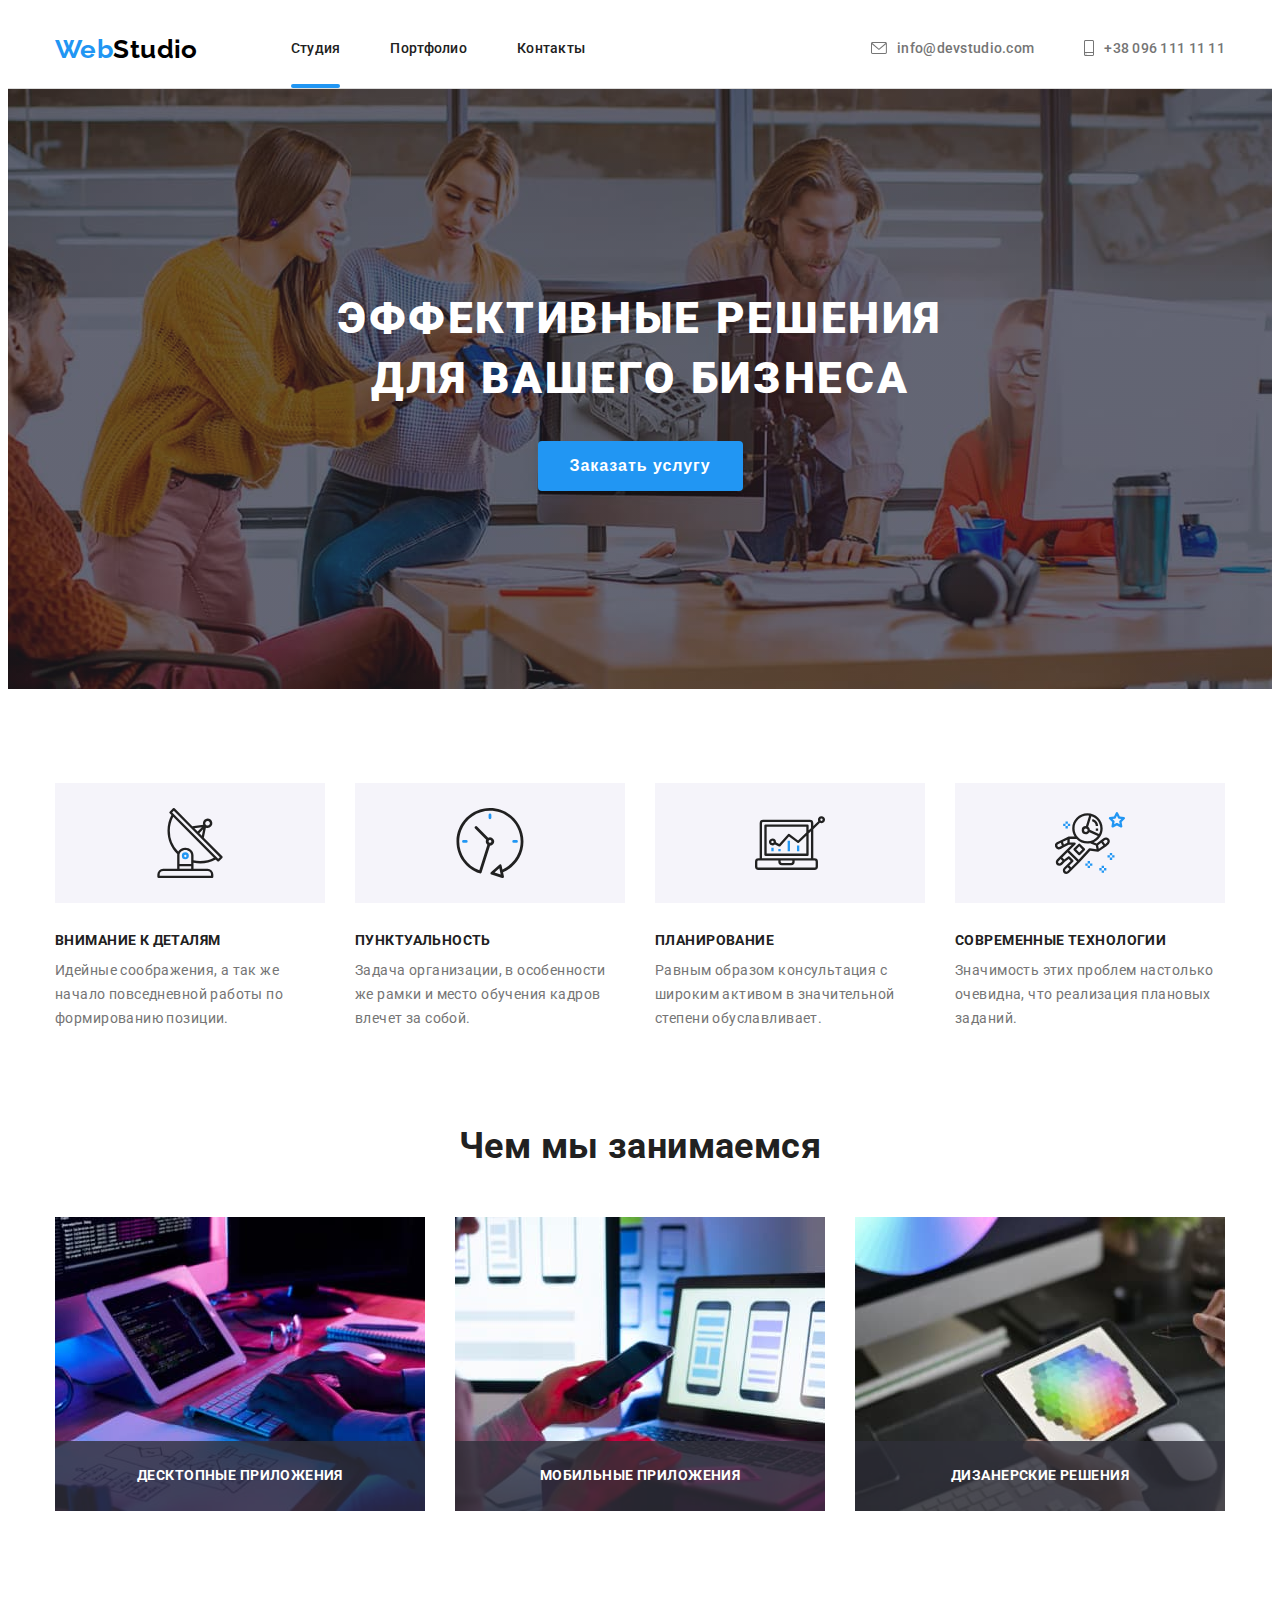
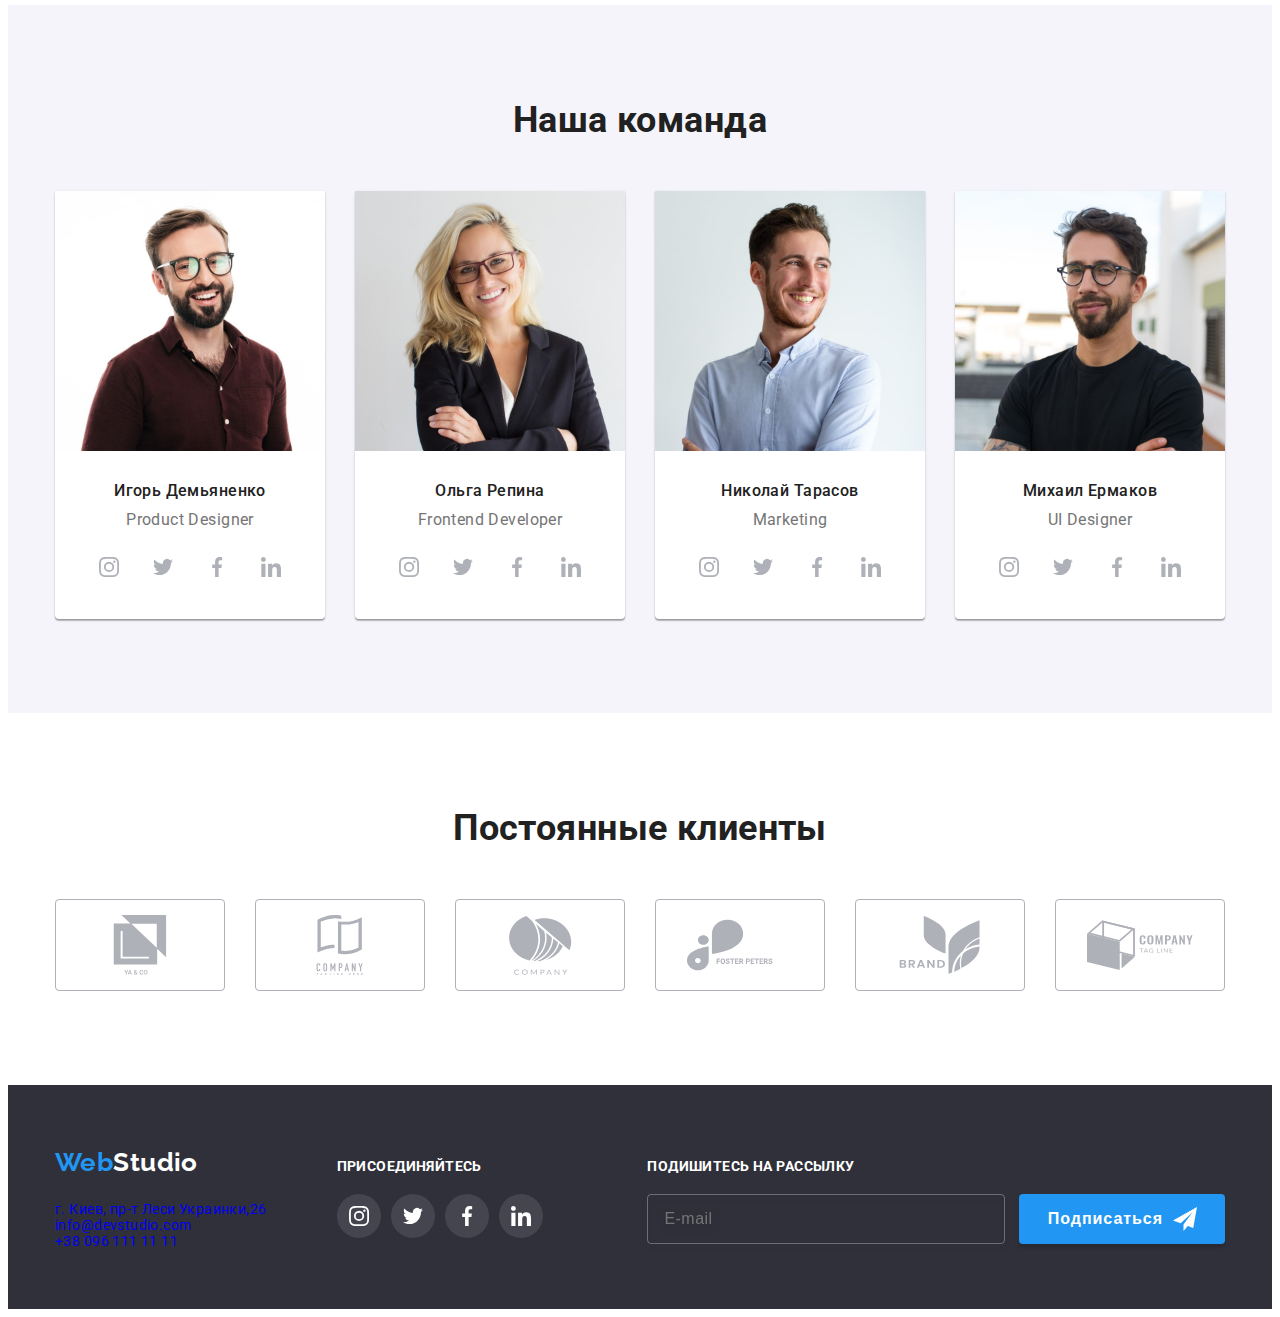
==== commit 59095115: "Done HW--07" ====
--- a/index.html
+++ b/index.html
@@ -5,7 +5,7 @@
     <meta charset="UTF-8">
     <meta http-equiv="X-UA-Compatible" content="IE=edge">
     <meta name="viewport" content="width=device-width, initial-scale=1.0">
-    <title>Document</title>
+    <title>Webstudio</title>
     <link rel="stylesheet" href="https://cdnjs.cloudflare.com/ajax/libs/modern-normalize/1.1.0/modern-normalize.min.css"
         integrity="sha512-wpPYUAdjBVSE4KJnH1VR1HeZfpl1ub8YT/NKx4PuQ5NmX2tKuGu6U/JRp5y+Y8XG2tV+wKQpNHVUX03MfMFn9Q=="
         crossorigin="anonymous" referrerpolicy="no-referrer" />
@@ -15,93 +15,94 @@
         href="https://fonts.googleapis.com/css2?family=Oleo+Script&family=Raleway:wght@700&family=Roboto:wght@400;500;700;900&display=swap"
         rel="stylesheet">
 
-    <link rel="stylesheet" href="css/styles.css">
+    <link rel="stylesheet" href="css/main.min.css">
 
 </head>
 
 <body>
-    <header>
+    <header class="header">
         <div class="container">
         <nav class="nav">
-            <a class="logo link" lang="en" href="index.html"><span class="span">Web</span>Studio</a>
+            <a class="nav-logo link" lang="en" href="index.html"><span class="nav-logo__span">Web</span>Studio</a>
 
             <ul class="nav-menu list">
-                <li class="nav-item"><a class="nav-link link current" href="index.html">Студия</a></li>
-                <li class="nav-item"><a class="nav-link link" href="portfolio.html">Портфолио</a></li>
-                <li class="nav-item"><a class="nav-link link" href="#contacts">Контакты</a></li>
+                <li class="nav-menu__item"><a class="nav-menu__link link current" href="index.html">Студия</a></li>
+                <li class="nav-menu__item"><a class="nav-menu__link link" href="portfolio.html">Портфолио</a></li>
+                <li class="nav-menu__item"><a class="nav-menu__link link" href="#contacts">Контакты</a></li>
             </ul>
-        
-        <ul class="list-contact-header list">
-            <li class="contact-item"><a class="contact-mail link" href="mailto:info@devstudio.com">
-                    <svg class="icon-mail">
+        </nav>
+        <ul class="header-contacts list">
+            <li class="header-contacts__item "><a class="header-contacts__link mail link" href="mailto:info@devstudio.com">
+                    <svg class="header-contacts__icon" width="16" height="12">
                         <use href="./images/sprite.svg#envelope"></use>
                     </svg>info@devstudio.com</a>
             </li>
-            <li class="contact-item"><a class="contact-number link" href="tel:+380961111111">
-                    <svg class="icon-phone">
+            <li class="header-contacts__item "><a class="header-contacts__link link" href="tel:+380961111111">
+                    <svg class="header-contacts__icon" width="10" height="16">
                         <use href="./images/sprite.svg#smartphone"></use>
                     </svg>+38 096 111 11 11</a>
             </li>
         </ul>
-        </nav>
+        
         </div>
     </header>
     <main>
         <section class="hero">
             <div class="container">
             
-                <h1 class="title-hero"> эффективные решения для вашего бизнеса </h1>
-<button class="button-modal" data-modal-open type="button">Заказать услугу</button>
+                <h1 class="hero__title"> эффективные решения для вашего бизнеса </h1>
+<button class="modal-button" data-modal-open type="button">Заказать услугу</button>
 
 <div class="backdrop is-hidden" data-modal>
     <div class="modal-wrapper">
         
-        <button class="modal-close-button" data-modal-close type="button">
-            <svg class="modal-close-icon">
-            <use  href="./images/sprite.svg#icon-close-btn" width="11" height="11"></use>
+        <button class="modal-wrapper__close-button" data-modal-close type="button">
+            <svg class="modal-wrapper__close-icon" width="11" height="11">
+            <use  href="./images/sprite.svg#icon-close-btn" ></use>
         </svg>
     </button>
    
-        <p class="modal-title">Оставьте свои данные, мы вам перезвоним</p>
-        
-            <form action="form js-users-form">
-                <div class="form-field">
-                    <label for="name" class="modal-form-label">Имя</label>
-    
-                    <input class="input" type="text" name="user-name" id="name" autocomplete="name">
-                    <span class="icon-form-sp">
-                        <svg class="icon-inputs" width="12" height="12">
+        <p class="modal-wrapper__title">Оставьте свои данные, мы вам перезвоним</p>
+        
+            <form action="modal-form js-users-form">
+
+                <div class="modal-form__field">
+                    <label for="name" class="modal-form__label">Имя</label>
+    
+                    <input class="modal-form__input" type="text" name="user-name" id="name" autocomplete="name" required>
+                    
+                        <svg class="modal-form__icon-input" width="12" height="12">
                             <use href="./images/sprite.svg#icon-user-modal-form"></use>
                         </svg>
-                    </span>
-    
-                </div>
-    
-                <div class="form-field">
-                    <label for="tel" class="modal-form-label">Телефон</label>
-                    <input class="input" type="tel" name="user-tel" id="tel" autocomplete="tel">
-    
-                    <span class="icon-form-sp">
-                        <svg class="icon-inputs" width="13" height="13">
+                    
+    
+                </div>
+    
+                <div class="modal-form__field">
+                    <label for="tel" class="modal-form__label">Телефон</label>
+                    <input class="modal-form__input" type="tel" name="user-tel" id="tel" autocomplete="tel" required>
+    
+                    
+                        <svg class="modal-form__icon-input" width="13" height="13">
                             <use href="./images/sprite.svg#icon-phone-modal-form"></use>
                         </svg>
-                    </span>
-                </div>
-    
-                <div class="form-field">
-                    <label for="email" class="modal-form-label">Почта</label>
-                    <input class="input" type="email" name="user-email" id="email" autocomplete="email">
-    
-                    <span class="icon-form-sp">
-                        <svg class="icon-inputs" width="15" height="12">
+                    
+                </div>
+    
+                <div class="modal-form__field">
+                    <label for="email" class="modal-form__label">Почта</label>
+                    <input class="modal-form__input" type="email" name="user-email" id="email" autocomplete="email" required>
+    
+    
+                        <svg class="modal-form__icon-input" width="15" height="12">
                             <use href="./images/sprite.svg#icon-envelope-modal-form"></use>
                         </svg>
-                    </span>
-                </div>
-    
-                <div class="form-field-last">
-                    <label for="coments" class="modal-form-label">Коментарий</label>
-                    <textarea class="textarea" name="user-coments" id="coments" placeholder="Введите текст"></textarea>
+                    
+                </div>
+    
+                <div class="modal-form__field-last">
+                    <label for="coments" class="modal-form__label">Коментарий</label>
+                    <textarea class="modal-form__textarea" name="user-coments" id="coments" placeholder="Введите текст" ></textarea>
     
                 </div>
     
@@ -109,11 +110,11 @@
     
                 <div class="modal-checkbox">
                     
-                        <input class="form-checkbox visually-hidden " type="checkbox" name="agree-policy" value="agree" id="agree-policy"> 
-                        <label for="agree-policy" class="policy-box">Соглашаюсь с рассылкой и принимаю</label>
-                        <a href="#" class="modal-checkbox-link">Условия договора</a>
-                </div>
-                <button type="submit" class="modal-btn-submit">Отправить</button>
+                        <input class="modal-checkbox__input visually-hidden " type="checkbox" name="agree-policy" value="agree" id="agree-policy" required> 
+                        <label for="agree-policy" class="modal-checkbox__policy-box">Соглашаюсь с рассылкой и принимаю</label>
+                        <a href="#" class="modal-checkbox__link">Условия договора</a>
+                </div>
+                <button type="submit" class="modal-form__btn-submit">Отправить</button>
             </form>
         
         
@@ -127,51 +128,51 @@
         <section class="benefits">
             <div class="container">
             <h2 class="visually-hidden"> Наши преймущества</h2>
-            <ul class="benefits-list list">
-                <li class="benefits-item ">
-                    <div class="before-benefits">
-                        <svg class="icon-benefits">
+            <ul class="benefits__list list">
+                <li class="benefits__item ">
+                    <div class="benefits__before">
+                        <svg class="benefits__icon">
                             <use href="./images/sprite.svg#antenna"></use>
                         </svg>
                     </div>
-                    <h3 class="benefits-title">Внимание к деталям</h3>
-                    <p class="benefits-descr">
+                    <h3 class="benefits__title">Внимание к деталям</h3>
+                    <p class="benefits__descr">
                         Идейные соображения, а так же начало повседневной работы
                         по формированию позиции.
                     </p>
                 </li>
-                <li class="benefits-item ">
-                    <div class="before-benefits">
-                        <svg class="icon-benefits">
+                <li class="benefits__item ">
+                    <div class="benefits__before">
+                        <svg class="benefits__icon">
                             <use href="./images/sprite.svg#clock"></use>
                         </svg>
                     </div>
-                    <h3 class="benefits-title">Пунктуальность</h3>
-                    <p class="benefits-descr">
+                    <h3 class="benefits__title">Пунктуальность</h3>
+                    <p class="benefits__descr">
                         Задача организации, в особенности же рамки и место
                         обучения кадров влечет за собой.
                     </p>
                 </li>
-                <li class="benefits-item ">
-                    <div class="before-benefits">
-                        <svg class="icon-benefits">
+                <li class="benefits__item ">
+                    <div class="benefits__before">
+                        <svg class="benefits__icon">
                             <use href="./images/sprite.svg#diagram"></use>
                         </svg>
                     </div>
-                    <h3 class="benefits-title">Планирование</h3>
-                    <p class="benefits-descr">
+                    <h3 class="benefits__title">Планирование</h3>
+                    <p class="benefits__descr">
                         Равным образом консультация с широким активом в значительной
                         степени обуславливает.
                     </p>
                 </li>
-                <li class="benefits-item ">
-                    <div class="before-benefits">
-                        <svg class="icon-benefits">
+                <li class="benefits__item ">
+                    <div class="benefits__before">
+                        <svg class="benefits__icon">
                             <use href="./images/sprite.svg#astronaut"></use>
                         </svg>
                     </div>
-                    <h3 class="benefits-title">Современные технологии</h3>
-                    <p class="benefits-descr">
+                    <h3 class="benefits__title">Современные технологии</h3>
+                    <p class="benefits__descr">
                         Значимость этих проблем настолько очевидна,
                         что реализация плановых заданий.
                     </p>
@@ -183,24 +184,24 @@
         <section class="works">
             <div class="container">
 
-            <h2 class="works-title">Чем мы занимаемся</h2>
-
-            <ul class="works-list list">
-                <li class="works-item"><img src="./images/Works-1.jpg" alt="Разработка" width="370"
+            <h2 class="works__title">Чем мы занимаемся</h2>
+
+            <ul class="works__list list">
+                <li class="works__item"><img src="./images/Works-1.jpg" alt="Разработка" width="370"
                         height="294">
                         
-                            <p class="works-thumb-title">Десктопные приложения</p>
+                            <p class="works__thumb-title">Десктопные приложения</p>
                         
                     </li>
-                <li class="works-item"><img src="./images/Works-2.jpg" alt="Планирование" width="370"
+                <li class="works__item"><img src="./images/Works-2.jpg" alt="Планирование" width="370"
                         height="294">
                     
-                        <p class="works-thumb-title">Мобильные приложения</p>
+                        <p class="works__thumb-title">Мобильные приложения</p>
                 
                     </li>
-                <li class="works-item"><img src="./images/Works-3.jpg" alt="Дизайн" width="370" height="294">
+                <li class="works__item"><img src="./images/Works-3.jpg" alt="Дизайн" width="370" height="294">
                 
-                    <p class="works-thumb-title">Дизанерские решения</p>
+                    <p class="works__thumb-title">Дизанерские решения</p>
                 
                 </li>
             </ul>
@@ -210,115 +211,115 @@
         <section class="team">
             <div class="container">
 
-            <h2 class="team-title">Наша команда</h2>
-
-            <ul class="team-list list">
-                <li class="team-item">
-                    <img class="team-img" src="./images/Team-1.jpg " alt="Игорь" width="270" height="260">
-                    <div class="team-frame"><h3 class="team-player-title">Игорь Демьяненко </h3>
-                    <p class="team-player-descr" lang="en">Product Designer</p>
-                <ul class="list-icon-social list">
-                    <li class="icon-item"><a href="#" class="link-social-circle">
-                            <svg class="icon">
+            <h2 class="team__title">Наша команда</h2>
+
+            <ul class="team__list list">
+                <li class="team__item">
+                    <img class="team__img" src="./images/Team-1.jpg " alt="Игорь" width="270" height="260">
+                    <div class="team__frame"><h3 class="team__player-title">Игорь Демьяненко </h3>
+                    <p class="team__player-descr" lang="en">Product Designer</p>
+                <ul class="social list">
+                    <li class="social__item"><a href="#" class="social__link">
+                            <svg class="social__icon">
                                 <use href="./images/sprite.svg#instagram"></use>
                             </svg>
                         </a></li>
-                    <li class="icon-item"><a href="#" class="link-social-circle">
-                            <svg class="icon">
+                    <li class="social__item"><a href="#" class="social__link">
+                            <svg class="social__icon">
                                 <use href="./images/sprite.svg#twitter"></use>
                             </svg>
                         </a></li>
-                    <li class="icon-item"><a href="#" class="link-social-circle">
-                            <svg class="icon">
+                    <li class="social__item"><a href="#" class="social__link">
+                            <svg class="social__icon">
                                 <use href="./images/sprite.svg#facebook"></use>
                             </svg>
                         </a></li>
-                    <li class="icon-item"><a href="#" class="link-social-circle">
-                            <svg class="icon">
+                    <li class="social__item"><a href="#" class="social__link">
+                            <svg class="social__icon">
                                 <use href="./images/sprite.svg#linkedin"></use>
                             </svg>
                         </a></li>
                 </ul>
                 </div>
                 </li>
-                <li class="team-item">
-                    <img class="team-img" src="./images/Team-2.jpg " alt="Ольга" width="270" height="260">
-                    <div class="team-frame"><h3 class="team-player-title">Ольга Репина</h3>
-                    <p class="team-player-descr" lang="en">Frontend Developer</p>
-                <ul class="list-icon-social list">
-                    <li class="icon-item"><a href="#" class="link-social-circle">
-                            <svg class="icon">
+                <li class="team__item">
+                    <img class="team__img" src="./images/Team-2.jpg " alt="Ольга" width="270" height="260">
+                    <div class="team__frame"><h3 class="team__player-title">Ольга Репина</h3>
+                    <p class="team__player-descr" lang="en">Frontend Developer</p>
+                <ul class="social list">
+                    <li class="social__item"><a href="#" class="social__link">
+                            <svg class="social__icon">
                                 <use href="./images/sprite.svg#instagram"></use>
                             </svg>
                         </a></li>
-                    <li class="icon-item"><a href="#" class="link-social-circle">
-                            <svg class="icon">
+                    <li class="social__item"><a href="#" class="social__link">
+                            <svg class="social__icon">
                                 <use href="./images/sprite.svg#twitter"></use>
                             </svg>
                         </a></li>
-                    <li class="icon-item"><a href="#" class="link-social-circle">
-                            <svg class="icon">
+                    <li class="social__item"><a href="#" class="social__link">
+                            <svg class="social__icon">
                                 <use href="./images/sprite.svg#facebook"></use>
                             </svg>
                         </a></li>
-                    <li class="icon-item"><a href="#" class="link-social-circle">
-                            <svg class="icon">
+                    <li class="social__item"><a href="#" class="social__link">
+                            <svg class="social__icon">
                                 <use href="./images/sprite.svg#linkedin"></use>
                             </svg>
                         </a></li>
                 </ul>
                 </div>
                 </li>
-                <li class="team-item">
-                    <img class="team-img" src="./images/Team-3.jpg " alt="Николай" width="270" height="260">
-                    <div class="team-frame"><h3 class="team-player-title">Николай Тарасов</h3>
-                    <p class="team-player-descr" lang="en">Marketing</p>
-                <ul class="list-icon-social list">
-                    <li class="icon-item"><a href="#" class="link-social-circle">
-                            <svg class="icon">
+                <li class="team__item">
+                    <img class="team__img" src="./images/Team-3.jpg " alt="Николай" width="270" height="260">
+                    <div class="team__frame"><h3 class="team__player-title">Николай Тарасов</h3>
+                    <p class="team__player-descr" lang="en">Marketing</p>
+                <ul class="social list">
+                    <li class="social__item"><a href="#" class="social__link">
+                            <svg class="social__icon">
                                 <use href="./images/sprite.svg#instagram"></use>
                             </svg>
                         </a></li>
-                    <li class="icon-item"><a href="#" class="link-social-circle">
-                            <svg class="icon">
+                    <li class="social__item"><a href="#" class="social__link">
+                            <svg class="social__icon">
                                 <use href="./images/sprite.svg#twitter"></use>
                             </svg>
                         </a></li>
-                    <li class="icon-item"><a href="#" class="link-social-circle">
-                            <svg class="icon">
+                    <li class="social__item"><a href="#" class="social__link">
+                            <svg class="social__icon">
                                 <use href="./images/sprite.svg#facebook"></use>
                             </svg>
                         </a></li>
-                    <li class="icon-item"><a href="#" class="link-social-circle">
-                            <svg class="icon">
+                    <li class="social__item"><a href="#" class="social__link">
+                            <svg class="social__icon">
                                 <use href="./images/sprite.svg#linkedin"></use>
                             </svg>
                         </a></li>
                 </ul>
                 </div>
                 </li>
-                <li class="team-item">
-                    <img class="team-img" src="./images/Team-4.jpg " alt="Игорь" width="270" height="260">
-                    <div class="team-frame"><h3 class="team-player-title">Михаил Ермаков</h3>
-                    <p class="team-player-descr" lang="en">UI Designer</p>
-                <ul class="list-icon-social list">
-                    <li class="icon-item"><a href="#" class="link-social-circle">
-                            <svg class="icon">
+                <li class="team__item">
+                    <img class="team__img" src="./images/Team-4.jpg " alt="Игорь" width="270" height="260">
+                    <div class="team__frame"><h3 class="team__player-title">Михаил Ермаков</h3>
+                    <p class="team__player-descr" lang="en">UI Designer</p>
+                <ul class="social list">
+                    <li class="social__item"><a href="#" class="social__link">
+                            <svg class="social__icon">
                                 <use href="./images/sprite.svg#instagram"></use>
                             </svg>
                         </a></li>
-                    <li class="icon-item"><a href="#" class="link-social-circle">
-                            <svg class="icon">
+                    <li class="social__item"><a href="#" class="social__link">
+                            <svg class="social__icon">
                                 <use href="./images/sprite.svg#twitter"></use>
                             </svg>
                         </a></li>
-                    <li class="icon-item"><a href="#" class="link-social-circle">
-                            <svg class="icon">
+                    <li class="social__item"><a href="#" class="social__link">
+                            <svg class="social__icon">
                                 <use href="./images/sprite.svg#facebook"></use>
                             </svg>
                         </a></li>
-                    <li class="icon-item"><a href="#" class="link-social-circle">
-                            <svg class="icon">
+                    <li class="social__item"><a href="#" class="social__link">
+                            <svg class="social__icon">
                                 <use href="./images/sprite.svg#linkedin"></use>
                             </svg>
                         </a></li>
@@ -331,35 +332,35 @@
 
         <section class="partner">
             <div class="container">
-                <h2 class="team-title">Постоянные клиенты</h2>
-                <ul class="list-partner list">
-                    <li class="item-partner"><a href="#" class="link-partner">
-                            <svg class="icon-partner partner-a">
+                <h2 class="partner__title">Постоянные клиенты</h2>
+                <ul class="partner__list list">
+                    <li class="partner__item"><a href="#" class="partner__link">
+                            <svg class="partner__icon ">
                                 <use href="./images/sprite.svg#group"></use>
                             </svg>
                         </a></li>
-                    <li class="item-partner"><a href="#" class="link-partner">
-                            <svg class="icon-partner partner-b">
+                    <li class="partner__item"><a href="#" class="partner__link">
+                            <svg class="partner__icon">
                                 <use href="./images/sprite.svg#group-1"></use>
                             </svg>
                         </a></li>
-                    <li class="item-partner"><a href="#" class="link-partner">
-                            <svg class="icon-partner partner-c">
+                    <li class="partner__item"><a href="#" class="partner__link">
+                            <svg class="partner__icon">
                                 <use href="./images/sprite.svg#group-2"></use>
                             </svg>
                         </a></li>
-                    <li class="item-partner"><a href="#" class="link-partner">
-                            <svg class="icon-partner partner-d">
+                    <li class="partner__item"><a href="#" class="partner__link">
+                            <svg class="partner__icon">
                                 <use href="./images/sprite.svg#group-3"></use>
                             </svg>
                         </a></li>
-                    <li class="item-partner"><a href="#" class="link-partner">
-                            <svg class="icon-partner partner-e">
+                    <li class="partner__item"><a href="#" class="partner__link">
+                            <svg class="partner__icon">
                                 <use href="./images/sprite.svg#group-4"></use>
                             </svg>
                         </a></li>
-                    <li class="item-partner"><a href="#" class="link-partner">
-                            <svg class="icon-partner partner-f">
+                    <li class="partner__item"><a href="#" class="partner__link">
+                            <svg class="partner__icon">
                                 <use href="./images/sprite.svg#group-5"></use>
                             </svg>
                         </a></li>
@@ -374,64 +375,69 @@
         <div class="container">
         
 
-        <div class="footer-item"><a class="logo-footer link" lang="en" href="index.html"><span class="span">Web</span>Studio</a>
-
+        <div class="footer__item">
+            
+            <a class="logo-footer link" lang="en" href="index.html"><span class="logo-footer__span">Web</span>Studio</a>
         <address class="address">
-
-            <ul class="list-contact-footer list">
-                <li class="contact-item-footer"><a class="link-footer-map link" href="https://goo.gl/maps/f1McvQRz6KP4o4kd8" target="_blank"
+            <ul class="address__list list">
+                <li class="addres__item"><a class="addres__link--map link" href="https://goo.gl/maps/f1McvQRz6KP4o4kd8" target="_blank"
                         rel="noopener noreferrer">г. Киев, пр-т Леси Украинки,26</a></li>
-                <li class="contact-item-footer"><a class="contact-link link" href="mailto:info@devstudio.com">info@devstudio.com</a></li>
-                <li class="contact-item-footer"><a class="contact-link link" href="tel:+380961111111">+38 096 111 11 11</a></li>
+                <li class="addres__item"><a class="addres__link link" href="mailto:info@devstudio.com">info@devstudio.com</a></li>
+                <li class="addres__item"><a class="addres__link link" href="tel:+380961111111">+38 096 111 11 11</a></li>
             </ul>
             
             </address>
         </div>
-            <div class="footer-item">
-                <p class="title-footer-small">Присоединяйтесь</p>
-                <ul class="list-social-footer list">
-                    <li class="icon-item"><a href="#" class="link-social-circle footer-social-bg">
-                            <svg class="icon">
+
+            <div class="footer__item">
+
+                <div class="social-footer">
+                <p class="social-footer__title">Присоединяйтесь</p>
+                <ul class="social list">
+                    <li class="social__item"><a href="#" class="social__link social__link--bg">
+                            <svg class="social__icon">
                                 <use href="./images/sprite.svg#instagram"></use>
                             </svg>
                         </a></li>
-                    <li class="icon-item"><a href="#" class="link-social-circle footer-social-bg">
-                            <svg class="icon">
+                    <li class="social__item"><a href="#" class="social__link social__link--bg">
+                            <svg class="social__icon">
                                 <use href="./images/sprite.svg#twitter"></use>
                             </svg>
                         </a></li>
-                    <li class="icon-item"><a href="#" class="link-social-circle footer-social-bg">
-                            <svg class="icon">
+                    <li class="social__item"><a href="#" class="social__link social__link--bg">
+                            <svg class="social__icon">
                                 <use href="./images/sprite.svg#facebook"></use>
                             </svg>
                         </a></li>
-                    <li class="icon-item"><a href="#" class="link-social-circle footer-social-bg">
-                            <svg class="icon">
+                    <li class="social__item"><a href="#" class="social__link social__link--bg">
+                            <svg class="social__icon">
                                 <use href="./images/sprite.svg#linkedin"></use>
                             </svg>
                         </a></li>
                 </ul>
             </div>
-
-            <div class="footer-item">
-                <p class="email-title">Подишитесь на рассылку</p>
+            </div>
+
+            <div class="footer__item">
+                <div class="subscribe">
+                <p class="subscribe__title">Подишитесь на рассылку</p>
             
                
-                    <form action="form-footer js-users-form">
+                    <form action="subscribe__form js-users-form">
                         
-                            <label for="email-footer" class="footer-form-label"></label>
-                            <input class="input-footer" type="email" name="user-email" id="email-footer" autocomplete="email"
+                            <label for="email-footer" class="subscribe__label-label"></label>
+                            <input class="subscribe__input" type="email" name="user-email" id="email-footer" autocomplete="email"
                                 placeholder="E-mail">
         
-                            <button class="button-footer" type="submit">Подписаться
-            
-                                <svg class="icon-button-footer">
+                            <button class="subscribe__btn" type="submit">Подписаться
+            
+                                <svg class="subscribe__icon">
                                     <use href="./images/sprite.svg#icon-icon-send"></use>
                                 </svg>
                             </button>
                         
                     </form>
-                
+                </div>
             </div>
             
         
--- a/css/main.min.css
+++ b/css/main.min.css
@@ -0,0 +1,2 @@
+html{-webkit-box-sizing:border-box;box-sizing:border-box}*,*::after,*::before{-webkit-box-sizing:inherit;box-sizing:inherit}img{display:block}h1,h2,h3,h4,h5,h6,p{margin-top:0px;margin-bottom:0px}body{color:#757575;letter-spacing:0.03em;font-size:14px;font-family:"Roboto",sans-serif}.container{width:1200px;padding:0 15px;margin-left:auto;margin-right:auto}.list{list-style:none;padding:0;margin:0}.link{text-decoration:none}.visually-hidden{position:absolute;width:1px;height:1px;margin:-1px;border:0;padding:0;white-space:nowrap;-webkit-clip-path:inset(100%);clip-path:inset(100%);clip:rect(0 0 0 0);overflow:hidden}.current{position:relative;color:#2196F3}.header{border-bottom:1px solid rgba(0,0,0,0.14)}.header .container{display:-webkit-box;display:-ms-flexbox;display:flex;-webkit-box-align:center;-ms-flex-align:center;align-items:center;z-index:2}.nav{display:-webkit-box;display:-ms-flexbox;display:flex;-webkit-box-align:center;-ms-flex-align:center;align-items:center;z-index:2}.nav-menu{font-weight:500;letter-spacing:0.02em;display:-webkit-box;display:-ms-flexbox;display:flex;-webkit-box-align:center;-ms-flex-align:center;align-items:center}.nav-menu__item:not(:last-child){margin-right:50px}.nav-menu__link{display:block;padding-top:32px;padding-bottom:32px;color:#212121;-webkit-transition:color 250ms cubic-bezier(0.4, 0, 0.2, 1);transition:color 250ms cubic-bezier(0.4, 0, 0.2, 1)}.nav-menu__link:hover,.nav-menu__link:focus{color:#2196F3}.header-contacts{display:-webkit-box;display:-ms-flexbox;display:flex;-webkit-box-align:center;-ms-flex-align:center;align-items:center;margin-left:auto;letter-spacing:0.02em;font-weight:500}.header-contacts__link{display:-webkit-box;display:-ms-flexbox;display:flex;-webkit-box-align:center;-ms-flex-align:center;align-items:center;padding-top:32px;padding-bottom:32px;color:#757575;-webkit-transition:color 250ms cubic-bezier(0.4, 0, 0.2, 1);transition:color 250ms cubic-bezier(0.4, 0, 0.2, 1)}.header-contacts__link:hover,.header-contacts__link:focus{color:#2196F3}.header-contacts .header-contacts__item+.header-contacts__item{margin-left:50px}.header-contacts__icon{margin-right:10px;fill:currentColor}.current::after{position:absolute;display:block;content:"";bottom:0;left:0;width:100%;height:4px;border-radius:2px;background-color:#2196F3}.nav-logo{font-family:"Raleway",sans-serif;font-weight:700;font-size:26px;color:#000;padding-top:24px;padding-bottom:20px;margin-right:93px}.nav-logo__span{line-height:1.38;color:#2196F3}.hero{text-align:center;padding-top:200px;padding-bottom:200px;background:#2f303a;background-image:-webkit-gradient(linear, left top, right top, from(rgba(47,48,58,0.4)), to(rgba(47,48,58,0.4))),url(../images/backgrond-images/hero-bg.jpg);background-image:linear-gradient(to right, rgba(47,48,58,0.4), rgba(47,48,58,0.4)),url(../images/backgrond-images/hero-bg.jpg);background-repeat:no-repeat;background-position:center;background-size:cover;max-width:1600px;height:600px;margin-right:auto;margin-left:auto}.hero__title{width:696px;margin-right:auto;margin-left:auto;font-weight:900;font-size:44px;line-height:1.36;letter-spacing:0.06em;text-transform:uppercase;color:#fff}.modal-button{margin-top:32px;padding:10px 32px;border:0;cursor:pointer;font-weight:700;letter-spacing:0.06em;font-size:16px;line-height:1.88;color:#fff;background:#2196F3;-webkit-box-shadow:0px 4px 4px rgba(0,0,0,0.15);box-shadow:0px 4px 4px rgba(0,0,0,0.15);border-radius:4px;-webkit-transition:background-color 250ms cubic-bezier(0.4, 0, 0.2, 1);transition:background-color 250ms cubic-bezier(0.4, 0, 0.2, 1)}.modal-button:hover,.modal-button:focus{background-color:#188CE8}.backdrop{opacity:1;position:fixed;top:0;right:0;z-index:3;background-color:rgba(0,0,0,0.2);height:100%;width:100%;-webkit-backdrop-filter:blur(5px);backdrop-filter:blur(5px);-webkit-transition:opacity 250ms cubic-bezier(0.4, 0, 0.2, 1);transition:opacity 250ms cubic-bezier(0.4, 0, 0.2, 1)}.backdrop.is-hidden{opacity:0;pointer-events:none}.modal-wrapper{position:absolute;background-color:#fff;width:528px;height:581px;top:50%;left:50%;padding:40px;-webkit-transform:translate(-50%, -50%) scale(1);transform:translate(-50%, -50%) scale(1);-webkit-box-shadow:0px 1px 3px rgba(0,0,0,0.12),0px 1px 1px rgba(0,0,0,0.14),0px 2px 1px rgba(0,0,0,0.2);box-shadow:0px 1px 3px rgba(0,0,0,0.12),0px 1px 1px rgba(0,0,0,0.14),0px 2px 1px rgba(0,0,0,0.2);border-radius:4px}.backdrop.is-hidden .modal-wrapper{-webkit-transform:translate(-50%, -50%) scale(0.9);transform:translate(-50%, -50%) scale(0.9);-webkit-transition:-webkit-transform 250ms cubic-bezier(0.4, 0, 0.2, 1);transition:-webkit-transform 250ms cubic-bezier(0.4, 0, 0.2, 1);transition:transform 250ms cubic-bezier(0.4, 0, 0.2, 1);transition:transform 250ms cubic-bezier(0.4, 0, 0.2, 1), -webkit-transform 250ms cubic-bezier(0.4, 0, 0.2, 1)}.modal-wrapper__close-button{display:-webkit-box;display:-ms-flexbox;display:flex;-webkit-box-align:center;-ms-flex-align:center;align-items:center;-webkit-box-pack:center;-ms-flex-pack:center;justify-content:center;position:absolute;top:8px;right:8px;cursor:pointer;width:30px;height:30px;color:#000;background-color:#fff;border:1px solid rgba(0,0,0,0.1);border-radius:50%;-webkit-transition:-webkit-box-shadow 250ms cubic-bezier(0.4, 0, 0.2, 1);transition:-webkit-box-shadow 250ms cubic-bezier(0.4, 0, 0.2, 1);transition:box-shadow 250ms cubic-bezier(0.4, 0, 0.2, 1);transition:box-shadow 250ms cubic-bezier(0.4, 0, 0.2, 1), -webkit-box-shadow 250ms cubic-bezier(0.4, 0, 0.2, 1)}.modal-wrapper__close-button:hover .modal-wrapper__close-icon,.modal-wrapper__close-button:focus .modal-wrapper__close-icon{fill:#188CE8}.modal-wrapper__close-button:hover,.modal-wrapper__close-button:focus{-webkit-box-shadow:0px 1px 3px rgba(0,0,0,0.12),0px 1px 1px rgba(0,0,0,0.14),0px 2px 1px rgba(0,0,0,0.2);box-shadow:0px 1px 3px rgba(0,0,0,0.12),0px 1px 1px rgba(0,0,0,0.14),0px 2px 1px rgba(0,0,0,0.2)}.modal-wrapper__close-icon{fill:currentColor;-webkit-transition:fill 250ms cubic-bezier(0.4, 0, 0.2, 1);transition:fill 250ms cubic-bezier(0.4, 0, 0.2, 1)}.modal-wrapper__title{text-align:center;font-size:20px;line-height:1.15;font-weight:700;color:#212121;margin-bottom:12px}.modal-form{width:450px;margin-right:auto;margin-left:auto}.modal-form__field{position:relative;display:-webkit-box;display:-ms-flexbox;display:flex;-webkit-box-orient:vertical;-webkit-box-direction:normal;-ms-flex-direction:column;flex-direction:column;text-align:start;margin-bottom:10px;-webkit-transition:border-color 250ms cubic-bezier(0.4, 0, 0.2, 1);transition:border-color 250ms cubic-bezier(0.4, 0, 0.2, 1)}.modal-form__field-last{display:-webkit-box;display:-ms-flexbox;display:flex;-webkit-box-orient:vertical;-webkit-box-direction:normal;-ms-flex-direction:column;flex-direction:column;text-align:start;margin-bottom:20px}.modal-form__label{font-weight:400;font-size:12px;letter-spacing:0.01em;margin-bottom:4px}.modal-form__input{width:100%;height:40px;padding:11px 12px 11px 30px;cursor:pointer;font-size:16px;font-weight:400;outline:transparent;border:1px solid rgba(33,33,33,0.2);border-radius:4px;-webkit-transition:border-color 250ms cubic-bezier(0.4, 0, 0.2, 1);transition:border-color 250ms cubic-bezier(0.4, 0, 0.2, 1)}.modal-form__input:hover,.modal-form__input:focus{border:1px solid #2196F3}.modal-form__icon-input{position:absolute;top:32px;left:15px;fill:#212121;-webkit-transition:fill 250ms cubic-bezier(0.4, 0, 0.2, 1);transition:fill 250ms cubic-bezier(0.4, 0, 0.2, 1)}.modal-form__field:focus-within .modal-form__input,.modal-form__field:hover .modal-form__input{border:1px solid #188CE8}.modal-form__field:focus-within .modal-form__icon-input,.modal-form__field:hover .modal-form__icon-input{fill:#188CE8}.modal-form__textarea{cursor:pointer;width:100%;height:120px;padding:12px 16px;color:#212121;outline:transparent;resize:none;border:1px solid rgba(33,33,33,0.2);border-radius:4px;-webkit-transition:border-color 250ms cubic-bezier(0.4, 0, 0.2, 1);transition:border-color 250ms cubic-bezier(0.4, 0, 0.2, 1)}.modal-form__textarea:focus-within,.modal-form__textarea:hover{border:1px solid #188CE8}.modal-form__textarea::-webkit-input-placeholder{color:rgba(117,117,117,0.5)}.modal-form__textarea:-ms-input-placeholder{color:rgba(117,117,117,0.5)}.modal-form__textarea::-ms-input-placeholder{color:rgba(117,117,117,0.5)}.modal-form__textarea::placeholder{color:rgba(117,117,117,0.5)}.modal-form__btn-submit{cursor:pointer;margin-top:30px;padding:10px 55px;margin-right:auto;margin-left:auto;border:none;background-color:#2196F3;color:#fff;-webkit-box-shadow:0px 4px 4px rgba(0,0,0,0.15);box-shadow:0px 4px 4px rgba(0,0,0,0.15);border-radius:4px;font-size:16px;line-height:1.88;font-weight:700;letter-spacing:0.06em;-webkit-transition:background-color 250ms cubic-bezier(0.4, 0, 0.2, 1);transition:background-color 250ms cubic-bezier(0.4, 0, 0.2, 1)}.modal-form__btn-submit:hover,.modal-form__btn-submit:focus{background-color:#188CE8}.modal-checkbox__link{font-weight:400;line-height:1.71;-webkit-text-decoration-line:underline;text-decoration-line:underline;color:#2196F3}.modal-checkbox__input:checked+.modal-checkbox__policy-box::before{background-color:#2196F3;border-color:#2196F3;background-image:url(../images/Icons/chekbox-icon.svg);background-repeat:no-repeat;background-position:center;background-size:contain}.modal-checkbox__policy-box{cursor:pointer;position:relative;line-height:1.71}.modal-checkbox__policy-box::before{display:block;position:absolute;content:'';top:0;left:-23px;width:16px;height:16px;border:2px solid #212121;border-radius:2px;-webkit-transition:250ms cubic-bezier(0.4, 0, 0.2, 1);transition:250ms cubic-bezier(0.4, 0, 0.2, 1)}.modal-checkbox__input:hover+.modal-checkbox__policy-box::before,.modal-checkbox__input:focus+.modal-checkbox__policy-box::before{border-color:#188CE8}.modal-checkbox__input:checked+.modal-checkbox__policy-box::before{background-color:#2196F3;border-color:#2196F3;background-image:url(../images/Icons/chekbox-icon.svg);background-repeat:no-repeat;background-position:center;background-size:contain}.benefits{padding-top:94px;padding-bottom:94px}.benefits__list{display:-webkit-box;display:-ms-flexbox;display:flex}.benefits__item{width:270px}.benefits__item:not(:last-child){margin-right:30px}.benefits__before{display:block;height:120px;padding:25px 100px;margin-bottom:30px;background-color:#F5F4FA}.benefits__icon{width:70px;height:70px}.benefits__title{font-size:14px;font-weight:700;line-height:1.14;text-transform:uppercase;margin-bottom:10px;color:#212121}.benefits__descr{line-height:1.71}.works{padding-bottom:94px}.works__list{display:-webkit-box;display:-ms-flexbox;display:flex}.works__item{position:relative;z-index:0}.works__item:not(:last-child){margin-right:30px}.works__title{text-align:center;font-weight:700;font-size:36px;margin-bottom:50px;color:#212121}.works__thumb-title{display:-webkit-box;display:-ms-flexbox;display:flex;-webkit-box-pack:center;-ms-flex-pack:center;justify-content:center;-webkit-box-align:center;-ms-flex-align:center;align-items:center;position:absolute;bottom:0;right:0;width:100%;height:70px;font-weight:700;font-size:14px;line-height:1.14;text-transform:uppercase;color:#fff;background-color:rgba(47,48,58,0.8)}.team{padding-top:94px;padding-bottom:94px;background-color:#F5F4FA}.team__list{display:-webkit-box;display:-ms-flexbox;display:flex}.team__title{margin-bottom:50px;text-align:center;font-weight:700;font-size:36px;color:#212121}.team__item{text-align:center;background-color:#fff;-webkit-box-shadow:0px 1px 3px rgba(0,0,0,0.12),0px 1px 1px rgba(0,0,0,0.14),0px 2px 1px rgba(0,0,0,0.2);box-shadow:0px 1px 3px rgba(0,0,0,0.12),0px 1px 1px rgba(0,0,0,0.14),0px 2px 1px rgba(0,0,0,0.2);border-radius:0px 0px 4px 4px}.team__item:not(:last-child){margin-right:30px}.team__player-title{margin-bottom:10px;font-size:16px;font-weight:500;color:#212121}.team__player-descr{font-size:16px;margin-bottom:16px}.team__frame{padding:30px 0}.social{display:-webkit-box;display:-ms-flexbox;display:flex;-webkit-box-pack:center;-ms-flex-pack:center;justify-content:center}.social__link{display:-webkit-box;display:-ms-flexbox;display:flex;-webkit-box-pack:center;-ms-flex-pack:center;justify-content:center;-webkit-box-align:center;-ms-flex-align:center;align-items:center;width:44px;height:44px;border-radius:50%;color:#AFB1B8;-webkit-transition:color 250ms cubic-bezier(0.4, 0, 0.2, 1),background-color 250ms cubic-bezier(0.4, 0, 0.2, 1);transition:color 250ms cubic-bezier(0.4, 0, 0.2, 1),background-color 250ms cubic-bezier(0.4, 0, 0.2, 1)}.social__link:hover,.social__link:focus{background-color:#2196F3;color:#fff}.social__icon{width:20px;height:20px;fill:currentColor}.social__item:not(:last-child){margin-right:10px}.partner{padding-bottom:94px;padding-top:94px}.partner__title{margin-bottom:50px;text-align:center;font-weight:700;font-size:36px;color:#212121}.partner__link{display:-webkit-box;display:-ms-flexbox;display:flex;-webkit-box-pack:center;-ms-flex-pack:center;justify-content:center;-webkit-box-align:center;-ms-flex-align:center;align-items:center;width:170px;height:92px;border:1px solid #AFB1B8;border-radius:4px;color:#AFB1B8;-webkit-transition:color 250ms cubic-bezier(0.4, 0, 0.2, 1),border-color 250ms cubic-bezier(0.4, 0, 0.2, 1);transition:color 250ms cubic-bezier(0.4, 0, 0.2, 1),border-color 250ms cubic-bezier(0.4, 0, 0.2, 1)}.partner__link:hover,.partner__link:focus{color:#2196F3;border:1px solid #2196F3}.partner__list{display:-webkit-box;display:-ms-flexbox;display:flex}.partner__item:not(:last-child){margin-right:30px}.partner__icon{width:106px;height:60px;fill:currentColor}.footer{background:#2f303a;padding:60px 0}.footer .container{display:-webkit-box;display:-ms-flexbox;display:flex;-webkit-box-align:baseline;-ms-flex-align:baseline;align-items:baseline}.footer__item:first-child{margin-right:70px}.footer__item:last-child{margin-left:auto}.logo-footer{font-family:"Raleway",sans-serif;font-weight:700;font-size:26px;color:#fff}.logo-footer__span{line-height:1.38;color:#2196F3}.address{margin-top:20px}.address__list{font-style:normal}.address__item:not(:last-child){margin-bottom:9px}.address__link{line-height:1.71;color:rgba(255,255,255,0.6)}.address__link:hover,.address__link:focus{color:#2196F3;-webkit-transition:color 250ms cubic-bezier(0.4, 0, 0.2, 1);transition:color 250ms cubic-bezier(0.4, 0, 0.2, 1)}.address__link--map{color:#fff}.social-footer__title{margin-bottom:20px;font-size:14px;line-height:1.15;letter-spacing:0.03em;text-transform:uppercase;font-weight:700;color:#fff}.social__link--bg{color:#fff;background-color:rgba(255,255,255,0.1)}.subscribe__title{font-weight:700;text-transform:uppercase;color:#fff;margin-bottom:20px}.subscribe_form{margin:0;padding:0}.subscribe__input{cursor:pointer;font-size:16px;line-height:1.25;color:#fff;letter-spacing:0.03em;width:358px;height:50px;background-color:transparent;margin-right:10px;padding:15px 16px;outline:transparent;border:1px solid rgba(255,255,255,0.3);-webkit-filter:drop-shadow(0px 4px 4px rgba(0,0,0,0.15));filter:drop-shadow(0px 4px 4px rgba(0,0,0,0.15));border-radius:4px;-webkit-transition:border-color 250ms cubic-bezier(0.4, 0, 0.2, 1);transition:border-color 250ms cubic-bezier(0.4, 0, 0.2, 1)}.subscribe__input:focus-within{border:1px solid #2196F3}.subscribe__btn{position:relative;margin:0;font-weight:700;font-size:16px;line-height:1.9;letter-spacing:0.06em;cursor:pointer;padding:10px 62px 10px 29px;color:#fff;border:none;background:#2196F3;-webkit-box-shadow:0px 4px 4px rgba(0,0,0,0.15);box-shadow:0px 4px 4px rgba(0,0,0,0.15);border-radius:4px;-webkit-transition:background-color 250ms cubic-bezier(0.4, 0, 0.2, 1);transition:background-color 250ms cubic-bezier(0.4, 0, 0.2, 1)}.subscribe__btn:hover,.subscribe__btn:focus{background-color:#188CE8}.subscribe__icon{position:absolute;top:13px;right:28px;width:24px;height:24px;margin-left:10px;fill:#fff}.portfolio{padding-top:94px;padding-bottom:94px}.portfolio-menu{display:-webkit-box;display:-ms-flexbox;display:flex;-webkit-box-pack:center;-ms-flex-pack:center;justify-content:center;margin-bottom:50px}.portfolio-menu__item:not(:last-child){margin-right:8px}.portfolio-menu__btn{padding:6px 22px;font-weight:500;font-size:16px;line-height:1.62;letter-spacing:0.03em;cursor:pointer;border:0;border-radius:4px;background:#F5F4FA;color:#212121;-webkit-transition:color 250ms cubic-bezier(0.4, 0, 0.2, 1),background-color 250ms cubic-bezier(0.4, 0, 0.2, 1),-webkit-box-shadow 250ms cubic-bezier(0.4, 0, 0.2, 1);transition:color 250ms cubic-bezier(0.4, 0, 0.2, 1),background-color 250ms cubic-bezier(0.4, 0, 0.2, 1),-webkit-box-shadow 250ms cubic-bezier(0.4, 0, 0.2, 1);transition:color 250ms cubic-bezier(0.4, 0, 0.2, 1),background-color 250ms cubic-bezier(0.4, 0, 0.2, 1),box-shadow 250ms cubic-bezier(0.4, 0, 0.2, 1);transition:color 250ms cubic-bezier(0.4, 0, 0.2, 1),background-color 250ms cubic-bezier(0.4, 0, 0.2, 1),box-shadow 250ms cubic-bezier(0.4, 0, 0.2, 1),-webkit-box-shadow 250ms cubic-bezier(0.4, 0, 0.2, 1)}.portfolio-menu__btn:hover,.portfolio-menu__btn:focus{background-color:#2196F3;color:#fff;-webkit-box-shadow:0px 3px 1px rgba(0,0,0,0.1),0px 1px 2px rgba(0,0,0,0.08),0px 2px 2px rgba(0,0,0,0.12);box-shadow:0px 3px 1px rgba(0,0,0,0.1),0px 1px 2px rgba(0,0,0,0.08),0px 2px 2px rgba(0,0,0,0.12)}.portfolio-galery{display:-webkit-box;display:-ms-flexbox;display:flex;-webkit-box-orient:horizontal;-webkit-box-direction:normal;-ms-flex-direction:row;flex-direction:row;-ms-flex-wrap:wrap;flex-wrap:wrap}.portfolio-galery__item{margin-right:30px;width:370px}.portfolio-galery__item:nth-child(3n){margin-right:0}.portfolio-galery__item:not(:nth-last-child(-n+3)){margin-bottom:30px}.portfolio-galery__link{display:block;-webkit-transition:-webkit-box-shadow 250ms cubic-bezier(0.4, 0, 0.2, 1);transition:-webkit-box-shadow 250ms cubic-bezier(0.4, 0, 0.2, 1);transition:box-shadow 250ms cubic-bezier(0.4, 0, 0.2, 1);transition:box-shadow 250ms cubic-bezier(0.4, 0, 0.2, 1), -webkit-box-shadow 250ms cubic-bezier(0.4, 0, 0.2, 1)}.portfolio-galery__link:hover,.portfolio-galery__link:focus{-webkit-box-shadow:0px 1px 1px rgba(0,0,0,0.12),0px 4px 4px rgba(0,0,0,0.06),1px 4px 6px rgba(0,0,0,0.16);box-shadow:0px 1px 1px rgba(0,0,0,0.12),0px 4px 4px rgba(0,0,0,0.06),1px 4px 6px rgba(0,0,0,0.16)}.card{border:1px solid #EEEEEE;border-top:none;padding:20px 24px}.card .card__title{margin-bottom:4px;font-weight:700;font-size:18px;line-height:2;letter-spacing:0.06em;color:var(--text-color-h)}.card .card__group{font-weight:400;font-size:16px;line-height:1.88;color:var(--text-color-primary)}.portfolio-galery__thumb{position:relative;overflow:hidden}.portfolio-galery__overlay{position:absolute;top:0;left:0;font-weight:400;font-size:18px;line-height:1.56;padding:63px 24px;color:var(--theme-color-light);background-color:rgba(33,150,243,0.9);height:100%;width:100%;-webkit-transform:translateY(100%);transform:translateY(100%);-webkit-transition:-webkit-transform 250ms cubic-bezier(0.4, 0, 0.2, 1);transition:-webkit-transform 250ms cubic-bezier(0.4, 0, 0.2, 1);transition:transform 250ms cubic-bezier(0.4, 0, 0.2, 1);transition:transform 250ms cubic-bezier(0.4, 0, 0.2, 1), -webkit-transform 250ms cubic-bezier(0.4, 0, 0.2, 1)}.portfolio-galery__link:hover .portfolio-galery__overlay,.portfolio-galery__link:focus .portfolio-galery__overlay{-webkit-transform:translateY(0);transform:translateY(0)}
+/*# sourceMappingURL=main.min.css.map */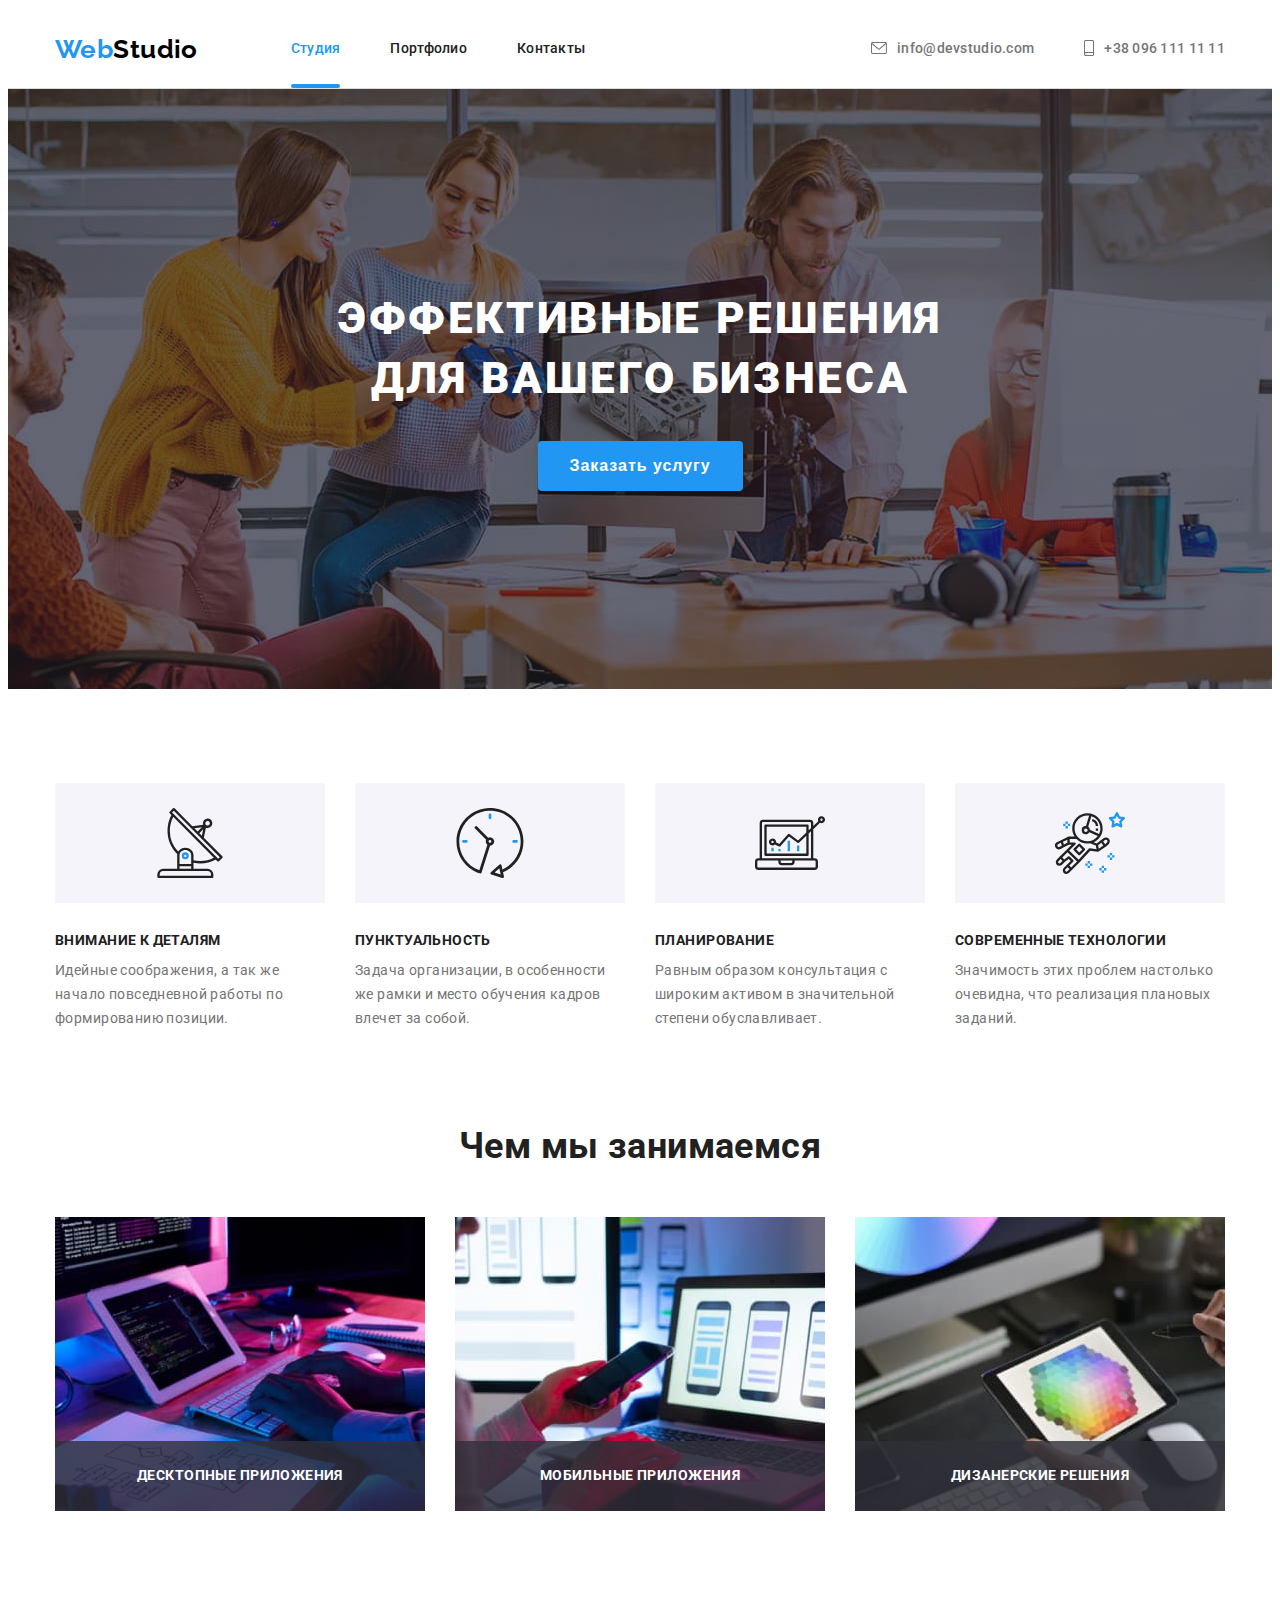
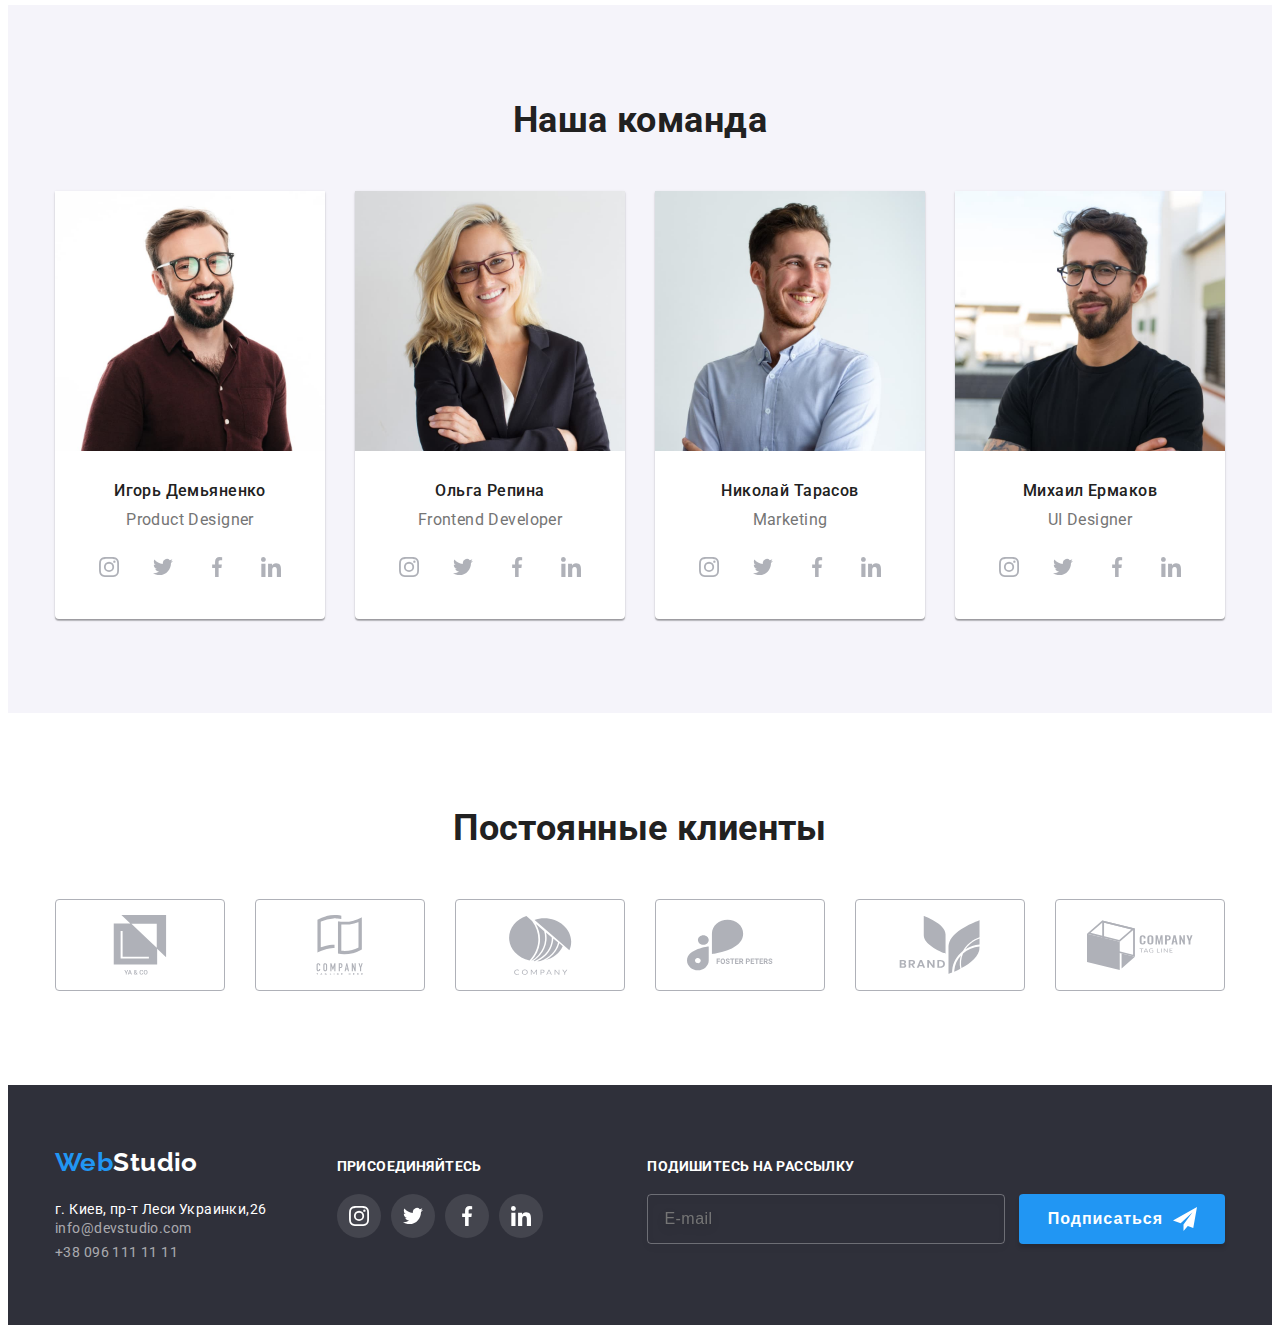
==== commit a7be078b: "fixed header, footer and portfolio gallery" ====
--- a/index.html
+++ b/index.html
@@ -15,7 +15,7 @@
         href="https://fonts.googleapis.com/css2?family=Oleo+Script&family=Raleway:wght@700&family=Roboto:wght@400;500;700;900&display=swap"
         rel="stylesheet">
 
-    <link rel="stylesheet" href="css/main.min.css">
+    <link rel="stylesheet" href="./css/main.css">
 
 </head>
 
@@ -380,7 +380,7 @@
             <a class="logo-footer link" lang="en" href="index.html"><span class="logo-footer__span">Web</span>Studio</a>
         <address class="address">
             <ul class="address__list list">
-                <li class="addres__item"><a class="addres__link--map link" href="https://goo.gl/maps/f1McvQRz6KP4o4kd8" target="_blank"
+                <li class="addres__item"><a class="addres__link-map link" href="https://goo.gl/maps/f1McvQRz6KP4o4kd8" target="_blank"
                         rel="noopener noreferrer">г. Киев, пр-т Леси Украинки,26</a></li>
                 <li class="addres__item"><a class="addres__link link" href="mailto:info@devstudio.com">info@devstudio.com</a></li>
                 <li class="addres__item"><a class="addres__link link" href="tel:+380961111111">+38 096 111 11 11</a></li>
--- a/css/main.css
+++ b/css/main.css
@@ -0,0 +1,1040 @@
+html {
+  -webkit-box-sizing: border-box;
+          box-sizing: border-box;
+}
+
+*,
+*::after,
+*::before {
+  -webkit-box-sizing: inherit;
+          box-sizing: inherit;
+}
+
+img {
+  display: block;
+}
+
+h1,
+h2,
+h3,
+h4,
+h5,
+h6,
+p {
+  margin-top: 0px;
+  margin-bottom: 0px;
+}
+
+body {
+  color: #757575;
+  letter-spacing: 0.03em;
+  font-size: 14px;
+  font-family: "Roboto", sans-serif;
+}
+
+.container {
+  width: 1200px;
+  padding: 0 15px;
+  margin-left: auto;
+  margin-right: auto;
+}
+
+.list {
+  list-style: none;
+  padding: 0;
+  margin: 0;
+}
+
+.link {
+  text-decoration: none;
+}
+
+.visually-hidden {
+  position: absolute;
+  width: 1px;
+  height: 1px;
+  margin: -1px;
+  border: 0;
+  padding: 0;
+  white-space: nowrap;
+  -webkit-clip-path: inset(100%);
+          clip-path: inset(100%);
+  clip: rect(0 0 0 0);
+  overflow: hidden;
+}
+
+.header {
+  border-bottom: 1px solid rgba(0, 0, 0, 0.14);
+}
+
+.header .container {
+  display: -webkit-box;
+  display: -ms-flexbox;
+  display: flex;
+  -webkit-box-align: center;
+      -ms-flex-align: center;
+          align-items: center;
+  z-index: 2;
+}
+
+/*Nav-menu*/
+.nav {
+  display: -webkit-box;
+  display: -ms-flexbox;
+  display: flex;
+  -webkit-box-align: center;
+      -ms-flex-align: center;
+          align-items: center;
+  z-index: 2;
+}
+
+.nav-menu {
+  font-weight: 500;
+  letter-spacing: 0.02em;
+  display: -webkit-box;
+  display: -ms-flexbox;
+  display: flex;
+  -webkit-box-align: center;
+      -ms-flex-align: center;
+          align-items: center;
+}
+
+.nav-menu__item:not(:last-child) {
+  margin-right: 50px;
+}
+
+.nav-menu__link {
+  display: block;
+  padding-top: 32px;
+  padding-bottom: 32px;
+  color: #212121;
+  -webkit-transition: color 250ms cubic-bezier(0.4, 0, 0.2, 1);
+  transition: color 250ms cubic-bezier(0.4, 0, 0.2, 1);
+}
+
+.nav-menu__link:hover, .nav-menu__link:focus {
+  color: #2196F3;
+}
+
+.header-contacts {
+  display: -webkit-box;
+  display: -ms-flexbox;
+  display: flex;
+  -webkit-box-align: center;
+      -ms-flex-align: center;
+          align-items: center;
+  margin-left: auto;
+  letter-spacing: 0.02em;
+  font-weight: 500;
+}
+
+.header-contacts__link {
+  display: -webkit-box;
+  display: -ms-flexbox;
+  display: flex;
+  -webkit-box-align: center;
+      -ms-flex-align: center;
+          align-items: center;
+  padding-top: 32px;
+  padding-bottom: 32px;
+  color: #757575;
+  -webkit-transition: color 250ms cubic-bezier(0.4, 0, 0.2, 1);
+  transition: color 250ms cubic-bezier(0.4, 0, 0.2, 1);
+}
+
+.header-contacts__link:hover, .header-contacts__link:focus {
+  color: #2196F3;
+}
+
+.header-contacts .header-contacts__item + .header-contacts__item {
+  margin-left: 50px;
+}
+
+.header-contacts__icon {
+  margin-right: 10px;
+  fill: currentColor;
+}
+
+.current {
+  position: relative;
+  color: #2196F3;
+}
+
+.current::after {
+  position: absolute;
+  display: block;
+  content: "";
+  bottom: 0;
+  left: 0;
+  width: 100%;
+  height: 4px;
+  border-radius: 2px;
+  background-color: #2196F3;
+}
+
+.nav-logo {
+  font-family: "Raleway", sans-serif;
+  font-weight: 700;
+  font-size: 26px;
+  color: #000000;
+  padding-top: 24px;
+  padding-bottom: 20px;
+  margin-right: 93px;
+}
+
+.nav-logo__span {
+  line-height: 1.38;
+  color: #2196F3;
+}
+
+.hero {
+  text-align: center;
+  padding-top: 200px;
+  padding-bottom: 200px;
+  background: #2f303a;
+  background-image: -webkit-gradient(linear, left top, right top, from(rgba(47, 48, 58, 0.4)), to(rgba(47, 48, 58, 0.4))), url(../images/backgrond-images/hero-bg.jpg);
+  background-image: linear-gradient(to right, rgba(47, 48, 58, 0.4), rgba(47, 48, 58, 0.4)), url(../images/backgrond-images/hero-bg.jpg);
+  background-repeat: no-repeat;
+  background-position: center;
+  background-size: cover;
+  max-width: 1600px;
+  height: 600px;
+  margin-right: auto;
+  margin-left: auto;
+}
+
+.hero__title {
+  width: 696px;
+  margin-right: auto;
+  margin-left: auto;
+  font-weight: 900;
+  font-size: 44px;
+  line-height: 1.36;
+  letter-spacing: 0.06em;
+  text-transform: uppercase;
+  color: #FFFFFF;
+}
+
+.modal-button {
+  margin-top: 32px;
+  padding: 10px 32px;
+  border: 0;
+  cursor: pointer;
+  font-weight: 700;
+  letter-spacing: 0.06em;
+  font-size: 16px;
+  line-height: 1.88;
+  color: #FFFFFF;
+  background: #2196F3;
+  -webkit-box-shadow: 0px 4px 4px rgba(0, 0, 0, 0.15);
+          box-shadow: 0px 4px 4px rgba(0, 0, 0, 0.15);
+  border-radius: 4px;
+  -webkit-transition: background-color 250ms cubic-bezier(0.4, 0, 0.2, 1);
+  transition: background-color 250ms cubic-bezier(0.4, 0, 0.2, 1);
+}
+
+.modal-button:hover, .modal-button:focus {
+  background-color: #188CE8;
+}
+
+.backdrop {
+  opacity: 1;
+  position: fixed;
+  top: 0;
+  right: 0;
+  z-index: 3;
+  background-color: rgba(0, 0, 0, 0.2);
+  height: 100%;
+  width: 100%;
+  -webkit-backdrop-filter: blur(5px);
+          backdrop-filter: blur(5px);
+  -webkit-transition: opacity 250ms cubic-bezier(0.4, 0, 0.2, 1);
+  transition: opacity 250ms cubic-bezier(0.4, 0, 0.2, 1);
+}
+
+.backdrop.is-hidden {
+  opacity: 0;
+  pointer-events: none;
+}
+
+.modal-wrapper {
+  position: absolute;
+  background-color: #FFFFFF;
+  width: 528px;
+  height: 581px;
+  top: 50%;
+  left: 50%;
+  padding: 40px;
+  -webkit-transform: translate(-50%, -50%) scale(1);
+          transform: translate(-50%, -50%) scale(1);
+  -webkit-box-shadow: 0px 1px 3px rgba(0, 0, 0, 0.12), 0px 1px 1px rgba(0, 0, 0, 0.14), 0px 2px 1px rgba(0, 0, 0, 0.2);
+          box-shadow: 0px 1px 3px rgba(0, 0, 0, 0.12), 0px 1px 1px rgba(0, 0, 0, 0.14), 0px 2px 1px rgba(0, 0, 0, 0.2);
+  border-radius: 4px;
+}
+
+.backdrop.is-hidden .modal-wrapper {
+  -webkit-transform: translate(-50%, -50%) scale(0.9);
+          transform: translate(-50%, -50%) scale(0.9);
+  -webkit-transition: -webkit-transform 250ms cubic-bezier(0.4, 0, 0.2, 1);
+  transition: -webkit-transform 250ms cubic-bezier(0.4, 0, 0.2, 1);
+  transition: transform 250ms cubic-bezier(0.4, 0, 0.2, 1);
+  transition: transform 250ms cubic-bezier(0.4, 0, 0.2, 1), -webkit-transform 250ms cubic-bezier(0.4, 0, 0.2, 1);
+}
+
+.modal-wrapper__close-button {
+  display: -webkit-box;
+  display: -ms-flexbox;
+  display: flex;
+  -webkit-box-align: center;
+      -ms-flex-align: center;
+          align-items: center;
+  -webkit-box-pack: center;
+      -ms-flex-pack: center;
+          justify-content: center;
+  position: absolute;
+  top: 8px;
+  right: 8px;
+  cursor: pointer;
+  width: 30px;
+  height: 30px;
+  color: #000000;
+  background-color: #FFFFFF;
+  border: 1px solid rgba(0, 0, 0, 0.1);
+  border-radius: 50%;
+  -webkit-transition: -webkit-box-shadow 250ms cubic-bezier(0.4, 0, 0.2, 1);
+  transition: -webkit-box-shadow 250ms cubic-bezier(0.4, 0, 0.2, 1);
+  transition: box-shadow 250ms cubic-bezier(0.4, 0, 0.2, 1);
+  transition: box-shadow 250ms cubic-bezier(0.4, 0, 0.2, 1), -webkit-box-shadow 250ms cubic-bezier(0.4, 0, 0.2, 1);
+}
+
+.modal-wrapper__close-button:hover .modal-wrapper__close-icon,
+.modal-wrapper__close-button:focus .modal-wrapper__close-icon {
+  fill: #188CE8;
+}
+
+.modal-wrapper__close-button:hover, .modal-wrapper__close-button:focus {
+  -webkit-box-shadow: 0px 1px 3px rgba(0, 0, 0, 0.12), 0px 1px 1px rgba(0, 0, 0, 0.14), 0px 2px 1px rgba(0, 0, 0, 0.2);
+          box-shadow: 0px 1px 3px rgba(0, 0, 0, 0.12), 0px 1px 1px rgba(0, 0, 0, 0.14), 0px 2px 1px rgba(0, 0, 0, 0.2);
+}
+
+.modal-wrapper__close-icon {
+  fill: currentColor;
+  -webkit-transition: fill 250ms cubic-bezier(0.4, 0, 0.2, 1);
+  transition: fill 250ms cubic-bezier(0.4, 0, 0.2, 1);
+}
+
+.modal-wrapper__title {
+  text-align: center;
+  font-size: 20px;
+  line-height: 1.15;
+  font-weight: 700;
+  color: #212121;
+  margin-bottom: 12px;
+}
+
+.modal-form {
+  width: 450px;
+  margin-right: auto;
+  margin-left: auto;
+}
+
+.modal-form__field {
+  position: relative;
+  display: -webkit-box;
+  display: -ms-flexbox;
+  display: flex;
+  -webkit-box-orient: vertical;
+  -webkit-box-direction: normal;
+      -ms-flex-direction: column;
+          flex-direction: column;
+  text-align: start;
+  margin-bottom: 10px;
+  -webkit-transition: border-color 250ms cubic-bezier(0.4, 0, 0.2, 1);
+  transition: border-color 250ms cubic-bezier(0.4, 0, 0.2, 1);
+}
+
+.modal-form__field-last {
+  display: -webkit-box;
+  display: -ms-flexbox;
+  display: flex;
+  -webkit-box-orient: vertical;
+  -webkit-box-direction: normal;
+      -ms-flex-direction: column;
+          flex-direction: column;
+  text-align: start;
+  margin-bottom: 20px;
+}
+
+.modal-form__label {
+  font-weight: 400;
+  font-size: 12px;
+  letter-spacing: 0.01em;
+  margin-bottom: 4px;
+}
+
+.modal-form__input {
+  width: 100%;
+  height: 40px;
+  padding: 11px 12px 11px 30px;
+  cursor: pointer;
+  font-size: 16px;
+  font-weight: 400;
+  outline: transparent;
+  border: 1px solid rgba(33, 33, 33, 0.2);
+  border-radius: 4px;
+  -webkit-transition: border-color 250ms cubic-bezier(0.4, 0, 0.2, 1);
+  transition: border-color 250ms cubic-bezier(0.4, 0, 0.2, 1);
+}
+
+.modal-form__input:hover, .modal-form__input:focus {
+  border: 1px solid #2196F3;
+}
+
+.modal-form__icon-input {
+  position: absolute;
+  top: 32px;
+  left: 15px;
+  fill: #212121;
+  -webkit-transition: fill 250ms cubic-bezier(0.4, 0, 0.2, 1);
+  transition: fill 250ms cubic-bezier(0.4, 0, 0.2, 1);
+}
+
+.modal-form__field:focus-within .modal-form__input,
+.modal-form__field:hover .modal-form__input {
+  border: 1px solid #188CE8;
+}
+
+.modal-form__field:focus-within .modal-form__icon-input,
+.modal-form__field:hover .modal-form__icon-input {
+  fill: #188CE8;
+}
+
+.modal-form__textarea {
+  cursor: pointer;
+  width: 100%;
+  height: 120px;
+  padding: 12px 16px;
+  color: #212121;
+  outline: transparent;
+  resize: none;
+  border: 1px solid rgba(33, 33, 33, 0.2);
+  border-radius: 4px;
+  -webkit-transition: border-color 250ms cubic-bezier(0.4, 0, 0.2, 1);
+  transition: border-color 250ms cubic-bezier(0.4, 0, 0.2, 1);
+}
+
+.modal-form__textarea:focus-within, .modal-form__textarea:hover {
+  border: 1px solid #188CE8;
+}
+
+.modal-form__textarea::-webkit-input-placeholder {
+  color: rgba(117, 117, 117, 0.5);
+}
+
+.modal-form__textarea:-ms-input-placeholder {
+  color: rgba(117, 117, 117, 0.5);
+}
+
+.modal-form__textarea::-ms-input-placeholder {
+  color: rgba(117, 117, 117, 0.5);
+}
+
+.modal-form__textarea::placeholder {
+  color: rgba(117, 117, 117, 0.5);
+}
+
+.modal-form__btn-submit {
+  cursor: pointer;
+  margin-top: 30px;
+  padding: 10px 55px;
+  margin-right: auto;
+  margin-left: auto;
+  border: none;
+  background-color: #2196F3;
+  color: #FFFFFF;
+  -webkit-box-shadow: 0px 4px 4px rgba(0, 0, 0, 0.15);
+          box-shadow: 0px 4px 4px rgba(0, 0, 0, 0.15);
+  border-radius: 4px;
+  font-size: 16px;
+  line-height: 1.88;
+  font-weight: 700;
+  letter-spacing: 0.06em;
+  -webkit-transition: background-color 250ms cubic-bezier(0.4, 0, 0.2, 1);
+  transition: background-color 250ms cubic-bezier(0.4, 0, 0.2, 1);
+}
+
+.modal-form__btn-submit:hover, .modal-form__btn-submit:focus {
+  background-color: #188CE8;
+}
+
+.modal-checkbox__link {
+  font-weight: 400;
+  line-height: 1.71;
+  -webkit-text-decoration-line: underline;
+          text-decoration-line: underline;
+  color: #2196F3;
+}
+
+.modal-checkbox__input:checked + .modal-checkbox__policy-box::before {
+  background-color: #2196F3;
+  border-color: #2196F3;
+  background-image: url(../images/Icons/chekbox-icon.svg);
+  background-repeat: no-repeat;
+  background-position: center;
+  background-size: contain;
+}
+
+.modal-checkbox__policy-box {
+  cursor: pointer;
+  position: relative;
+  line-height: 1.71;
+}
+
+.modal-checkbox__policy-box::before {
+  display: block;
+  position: absolute;
+  content: '';
+  top: 0;
+  left: -23px;
+  width: 16px;
+  height: 16px;
+  border: 2px solid #212121;
+  border-radius: 2px;
+  -webkit-transition: 250ms cubic-bezier(0.4, 0, 0.2, 1);
+  transition: 250ms cubic-bezier(0.4, 0, 0.2, 1);
+}
+
+.modal-checkbox__input:hover + .modal-checkbox__policy-box::before,
+.modal-checkbox__input:focus + .modal-checkbox__policy-box::before {
+  border-color: #188CE8;
+}
+
+.modal-checkbox__input:checked + .modal-checkbox__policy-box::before {
+  background-color: #2196F3;
+  border-color: #2196F3;
+  background-image: url(../images/Icons/chekbox-icon.svg);
+  background-repeat: no-repeat;
+  background-position: center;
+  background-size: contain;
+}
+
+.benefits {
+  padding-top: 94px;
+  padding-bottom: 94px;
+}
+
+.benefits__list {
+  display: -webkit-box;
+  display: -ms-flexbox;
+  display: flex;
+}
+
+.benefits__item {
+  width: 270px;
+}
+
+.benefits__item:not(:last-child) {
+  margin-right: 30px;
+}
+
+.benefits__before {
+  display: block;
+  height: 120px;
+  padding: 25px 100px;
+  margin-bottom: 30px;
+  background-color: #F5F4FA;
+}
+
+.benefits__icon {
+  width: 70px;
+  height: 70px;
+}
+
+.benefits__title {
+  font-size: 14px;
+  font-weight: 700;
+  line-height: 1.14;
+  text-transform: uppercase;
+  margin-bottom: 10px;
+  color: #212121;
+}
+
+.benefits__descr {
+  line-height: 1.71;
+}
+
+.works {
+  padding-bottom: 94px;
+}
+
+.works__list {
+  display: -webkit-box;
+  display: -ms-flexbox;
+  display: flex;
+}
+
+.works__item {
+  position: relative;
+  z-index: 0;
+}
+
+.works__item:not(:last-child) {
+  margin-right: 30px;
+}
+
+.works__title {
+  text-align: center;
+  font-weight: 700;
+  font-size: 36px;
+  margin-bottom: 50px;
+  color: #212121;
+}
+
+.works__thumb-title {
+  display: -webkit-box;
+  display: -ms-flexbox;
+  display: flex;
+  -webkit-box-pack: center;
+      -ms-flex-pack: center;
+          justify-content: center;
+  -webkit-box-align: center;
+      -ms-flex-align: center;
+          align-items: center;
+  position: absolute;
+  bottom: 0;
+  right: 0;
+  width: 100%;
+  height: 70px;
+  font-weight: 700;
+  font-size: 14px;
+  line-height: 1.14;
+  text-transform: uppercase;
+  color: #FFFFFF;
+  background-color: rgba(47, 48, 58, 0.8);
+}
+
+.team {
+  padding-top: 94px;
+  padding-bottom: 94px;
+  background-color: #F5F4FA;
+}
+
+.team__list {
+  display: -webkit-box;
+  display: -ms-flexbox;
+  display: flex;
+}
+
+.team__title {
+  margin-bottom: 50px;
+  text-align: center;
+  font-weight: 700;
+  font-size: 36px;
+  color: #212121;
+}
+
+.team__item {
+  text-align: center;
+  background-color: #FFFFFF;
+  -webkit-box-shadow: 0px 1px 3px rgba(0, 0, 0, 0.12), 0px 1px 1px rgba(0, 0, 0, 0.14), 0px 2px 1px rgba(0, 0, 0, 0.2);
+          box-shadow: 0px 1px 3px rgba(0, 0, 0, 0.12), 0px 1px 1px rgba(0, 0, 0, 0.14), 0px 2px 1px rgba(0, 0, 0, 0.2);
+  border-radius: 0px 0px 4px 4px;
+}
+
+.team__item:not(:last-child) {
+  margin-right: 30px;
+}
+
+.team__player-title {
+  margin-bottom: 10px;
+  font-size: 16px;
+  font-weight: 500;
+  color: #212121;
+}
+
+.team__player-descr {
+  font-size: 16px;
+  margin-bottom: 16px;
+}
+
+.team__frame {
+  padding: 30px 0;
+}
+
+.social {
+  display: -webkit-box;
+  display: -ms-flexbox;
+  display: flex;
+  -webkit-box-pack: center;
+      -ms-flex-pack: center;
+          justify-content: center;
+}
+
+.social__link {
+  display: -webkit-box;
+  display: -ms-flexbox;
+  display: flex;
+  -webkit-box-pack: center;
+      -ms-flex-pack: center;
+          justify-content: center;
+  -webkit-box-align: center;
+      -ms-flex-align: center;
+          align-items: center;
+  width: 44px;
+  height: 44px;
+  border-radius: 50%;
+  color: #AFB1B8;
+  -webkit-transition: color 250ms cubic-bezier(0.4, 0, 0.2, 1), background-color 250ms cubic-bezier(0.4, 0, 0.2, 1);
+  transition: color 250ms cubic-bezier(0.4, 0, 0.2, 1), background-color 250ms cubic-bezier(0.4, 0, 0.2, 1);
+}
+
+.social__link:hover, .social__link:focus {
+  background-color: #2196F3;
+  color: #FFFFFF;
+}
+
+.social__icon {
+  width: 20px;
+  height: 20px;
+  fill: currentColor;
+}
+
+.social__item:not(:last-child) {
+  margin-right: 10px;
+}
+
+.partner {
+  padding-bottom: 94px;
+  padding-top: 94px;
+}
+
+.partner__title {
+  margin-bottom: 50px;
+  text-align: center;
+  font-weight: 700;
+  font-size: 36px;
+  color: #212121;
+}
+
+.partner__link {
+  display: -webkit-box;
+  display: -ms-flexbox;
+  display: flex;
+  -webkit-box-pack: center;
+      -ms-flex-pack: center;
+          justify-content: center;
+  -webkit-box-align: center;
+      -ms-flex-align: center;
+          align-items: center;
+  width: 170px;
+  height: 92px;
+  border: 1px solid #AFB1B8;
+  border-radius: 4px;
+  color: #AFB1B8;
+  -webkit-transition: color 250ms cubic-bezier(0.4, 0, 0.2, 1), border-color 250ms cubic-bezier(0.4, 0, 0.2, 1);
+  transition: color 250ms cubic-bezier(0.4, 0, 0.2, 1), border-color 250ms cubic-bezier(0.4, 0, 0.2, 1);
+}
+
+.partner__link:hover, .partner__link:focus {
+  color: #2196F3;
+  border: 1px solid #2196F3;
+}
+
+.partner__list {
+  display: -webkit-box;
+  display: -ms-flexbox;
+  display: flex;
+}
+
+.partner__item:not(:last-child) {
+  margin-right: 30px;
+}
+
+.partner__icon {
+  width: 106px;
+  height: 60px;
+  fill: currentColor;
+}
+
+.footer {
+  background: #2f303a;
+  padding: 60px 0;
+}
+
+.footer .container {
+  display: -webkit-box;
+  display: -ms-flexbox;
+  display: flex;
+  -webkit-box-align: baseline;
+      -ms-flex-align: baseline;
+          align-items: baseline;
+}
+
+.footer__item:first-child {
+  margin-right: 70px;
+}
+
+.footer__item:last-child {
+  margin-left: auto;
+}
+
+.logo-footer {
+  font-family: "Raleway", sans-serif;
+  font-weight: 700;
+  font-size: 26px;
+  color: #FFFFFF;
+}
+
+.logo-footer__span {
+  line-height: 1.38;
+  color: #2196F3;
+}
+
+.address {
+  margin-top: 20px;
+}
+
+.address__list {
+  font-style: normal;
+}
+
+.address__item:not(:last-child) {
+  margin-bottom: 9px;
+}
+
+.address .addres__link {
+  line-height: 1.71;
+  color: rgba(255, 255, 255, 0.6);
+  -webkit-transition: color 250ms cubic-bezier(0.4, 0, 0.2, 1);
+  transition: color 250ms cubic-bezier(0.4, 0, 0.2, 1);
+}
+
+.address .addres__link-map {
+  color: #FFFFFF;
+  -webkit-transition: color 250ms cubic-bezier(0.4, 0, 0.2, 1);
+  transition: color 250ms cubic-bezier(0.4, 0, 0.2, 1);
+}
+
+.address .link:hover,
+.address .link:focus {
+  color: #2196F3;
+}
+
+.social-footer__title {
+  margin-bottom: 20px;
+  font-size: 14px;
+  line-height: 1.15;
+  letter-spacing: 0.03em;
+  text-transform: uppercase;
+  font-weight: 700;
+  color: #FFFFFF;
+}
+
+.social__link--bg {
+  color: #FFFFFF;
+  background-color: rgba(255, 255, 255, 0.1);
+}
+
+.subscribe__title {
+  font-weight: 700;
+  text-transform: uppercase;
+  color: #FFFFFF;
+  margin-bottom: 20px;
+}
+
+.subscribe_form {
+  margin: 0;
+  padding: 0;
+}
+
+.subscribe__input {
+  cursor: pointer;
+  font-size: 16px;
+  line-height: 1.25;
+  color: #FFFFFF;
+  letter-spacing: 0.03em;
+  width: 358px;
+  height: 50px;
+  background-color: transparent;
+  margin-right: 10px;
+  padding: 15px 16px;
+  outline: transparent;
+  border: 1px solid rgba(255, 255, 255, 0.3);
+  -webkit-filter: drop-shadow(0px 4px 4px rgba(0, 0, 0, 0.15));
+          filter: drop-shadow(0px 4px 4px rgba(0, 0, 0, 0.15));
+  border-radius: 4px;
+  -webkit-transition: border-color 250ms cubic-bezier(0.4, 0, 0.2, 1);
+  transition: border-color 250ms cubic-bezier(0.4, 0, 0.2, 1);
+}
+
+.subscribe__input:focus-within {
+  border: 1px solid #2196F3;
+}
+
+.subscribe__btn {
+  position: relative;
+  margin: 0;
+  font-weight: 700;
+  font-size: 16px;
+  line-height: 1.9;
+  letter-spacing: 0.06em;
+  cursor: pointer;
+  padding: 10px 62px 10px 29px;
+  color: #FFFFFF;
+  border: none;
+  background: #2196F3;
+  -webkit-box-shadow: 0px 4px 4px rgba(0, 0, 0, 0.15);
+          box-shadow: 0px 4px 4px rgba(0, 0, 0, 0.15);
+  border-radius: 4px;
+  -webkit-transition: background-color 250ms cubic-bezier(0.4, 0, 0.2, 1);
+  transition: background-color 250ms cubic-bezier(0.4, 0, 0.2, 1);
+}
+
+.subscribe__btn:hover, .subscribe__btn:focus {
+  background-color: #188CE8;
+}
+
+.subscribe__icon {
+  position: absolute;
+  top: 13px;
+  right: 28px;
+  width: 24px;
+  height: 24px;
+  margin-left: 10px;
+  fill: #FFFFFF;
+}
+
+.portfolio {
+  padding-top: 94px;
+  padding-bottom: 94px;
+}
+
+.portfolio-menu {
+  display: -webkit-box;
+  display: -ms-flexbox;
+  display: flex;
+  -webkit-box-pack: center;
+      -ms-flex-pack: center;
+          justify-content: center;
+  margin-bottom: 50px;
+}
+
+.portfolio-menu__item:not(:last-child) {
+  margin-right: 8px;
+}
+
+.portfolio-menu__btn {
+  padding: 6px 22px;
+  font-weight: 500;
+  font-size: 16px;
+  line-height: 1.62;
+  letter-spacing: 0.03em;
+  cursor: pointer;
+  border: 0;
+  border-radius: 4px;
+  background: #F5F4FA;
+  color: #212121;
+  -webkit-transition: color 250ms cubic-bezier(0.4, 0, 0.2, 1), background-color 250ms cubic-bezier(0.4, 0, 0.2, 1), -webkit-box-shadow 250ms cubic-bezier(0.4, 0, 0.2, 1);
+  transition: color 250ms cubic-bezier(0.4, 0, 0.2, 1), background-color 250ms cubic-bezier(0.4, 0, 0.2, 1), -webkit-box-shadow 250ms cubic-bezier(0.4, 0, 0.2, 1);
+  transition: color 250ms cubic-bezier(0.4, 0, 0.2, 1), background-color 250ms cubic-bezier(0.4, 0, 0.2, 1), box-shadow 250ms cubic-bezier(0.4, 0, 0.2, 1);
+  transition: color 250ms cubic-bezier(0.4, 0, 0.2, 1), background-color 250ms cubic-bezier(0.4, 0, 0.2, 1), box-shadow 250ms cubic-bezier(0.4, 0, 0.2, 1), -webkit-box-shadow 250ms cubic-bezier(0.4, 0, 0.2, 1);
+}
+
+.portfolio-menu__btn:hover, .portfolio-menu__btn:focus {
+  background-color: #2196F3;
+  color: #FFFFFF;
+  -webkit-box-shadow: 0px 3px 1px rgba(0, 0, 0, 0.1), 0px 1px 2px rgba(0, 0, 0, 0.08), 0px 2px 2px rgba(0, 0, 0, 0.12);
+          box-shadow: 0px 3px 1px rgba(0, 0, 0, 0.1), 0px 1px 2px rgba(0, 0, 0, 0.08), 0px 2px 2px rgba(0, 0, 0, 0.12);
+}
+
+.portfolio-galery {
+  display: -webkit-box;
+  display: -ms-flexbox;
+  display: flex;
+  -webkit-box-orient: horizontal;
+  -webkit-box-direction: normal;
+      -ms-flex-direction: row;
+          flex-direction: row;
+  -ms-flex-wrap: wrap;
+      flex-wrap: wrap;
+}
+
+.portfolio-galery__item {
+  margin-right: 30px;
+  width: 370px;
+}
+
+.portfolio-galery__item:nth-child(3n) {
+  margin-right: 0;
+}
+
+.portfolio-galery__item:not(:nth-last-child(-n+3)) {
+  margin-bottom: 30px;
+}
+
+.portfolio-galery__link {
+  display: block;
+  -webkit-transition: -webkit-box-shadow 250ms cubic-bezier(0.4, 0, 0.2, 1);
+  transition: -webkit-box-shadow 250ms cubic-bezier(0.4, 0, 0.2, 1);
+  transition: box-shadow 250ms cubic-bezier(0.4, 0, 0.2, 1);
+  transition: box-shadow 250ms cubic-bezier(0.4, 0, 0.2, 1), -webkit-box-shadow 250ms cubic-bezier(0.4, 0, 0.2, 1);
+}
+
+.portfolio-galery__link:hover, .portfolio-galery__link:focus {
+  -webkit-box-shadow: 0px 1px 1px rgba(0, 0, 0, 0.12), 0px 4px 4px rgba(0, 0, 0, 0.06), 1px 4px 6px rgba(0, 0, 0, 0.16);
+          box-shadow: 0px 1px 1px rgba(0, 0, 0, 0.12), 0px 4px 4px rgba(0, 0, 0, 0.06), 1px 4px 6px rgba(0, 0, 0, 0.16);
+}
+
+.portfolio-galery__thumb {
+  position: relative;
+  overflow: hidden;
+}
+
+.portfolio-galery__overlay {
+  position: absolute;
+  top: 0;
+  left: 0;
+  font-weight: 400;
+  font-size: 18px;
+  line-height: 1.56;
+  padding: 63px 24px;
+  color: #FFFFFF;
+  background-color: rgba(33, 150, 243, 0.9);
+  height: 100%;
+  width: 100%;
+  -webkit-transform: translateY(100%);
+          transform: translateY(100%);
+  -webkit-transition: -webkit-transform 250ms cubic-bezier(0.4, 0, 0.2, 1);
+  transition: -webkit-transform 250ms cubic-bezier(0.4, 0, 0.2, 1);
+  transition: transform 250ms cubic-bezier(0.4, 0, 0.2, 1);
+  transition: transform 250ms cubic-bezier(0.4, 0, 0.2, 1), -webkit-transform 250ms cubic-bezier(0.4, 0, 0.2, 1);
+}
+
+.portfolio-galery__link:hover .portfolio-galery__overlay,
+.portfolio-galery__link:focus .portfolio-galery__overlay {
+  -webkit-transform: translateY(0);
+          transform: translateY(0);
+}
+
+.card {
+  border: 1px solid #EEEEEE;
+  border-top: none;
+  padding: 20px 24px;
+}
+
+.card__title {
+  margin-bottom: 4px;
+  font-weight: 700;
+  font-size: 18px;
+  line-height: 2;
+  letter-spacing: 0.06em;
+  color: #212121;
+}
+
+.card__group {
+  font-weight: 400;
+  font-size: 16px;
+  line-height: 1.88;
+  color: #757575;
+}
+/*# sourceMappingURL=main.css.map */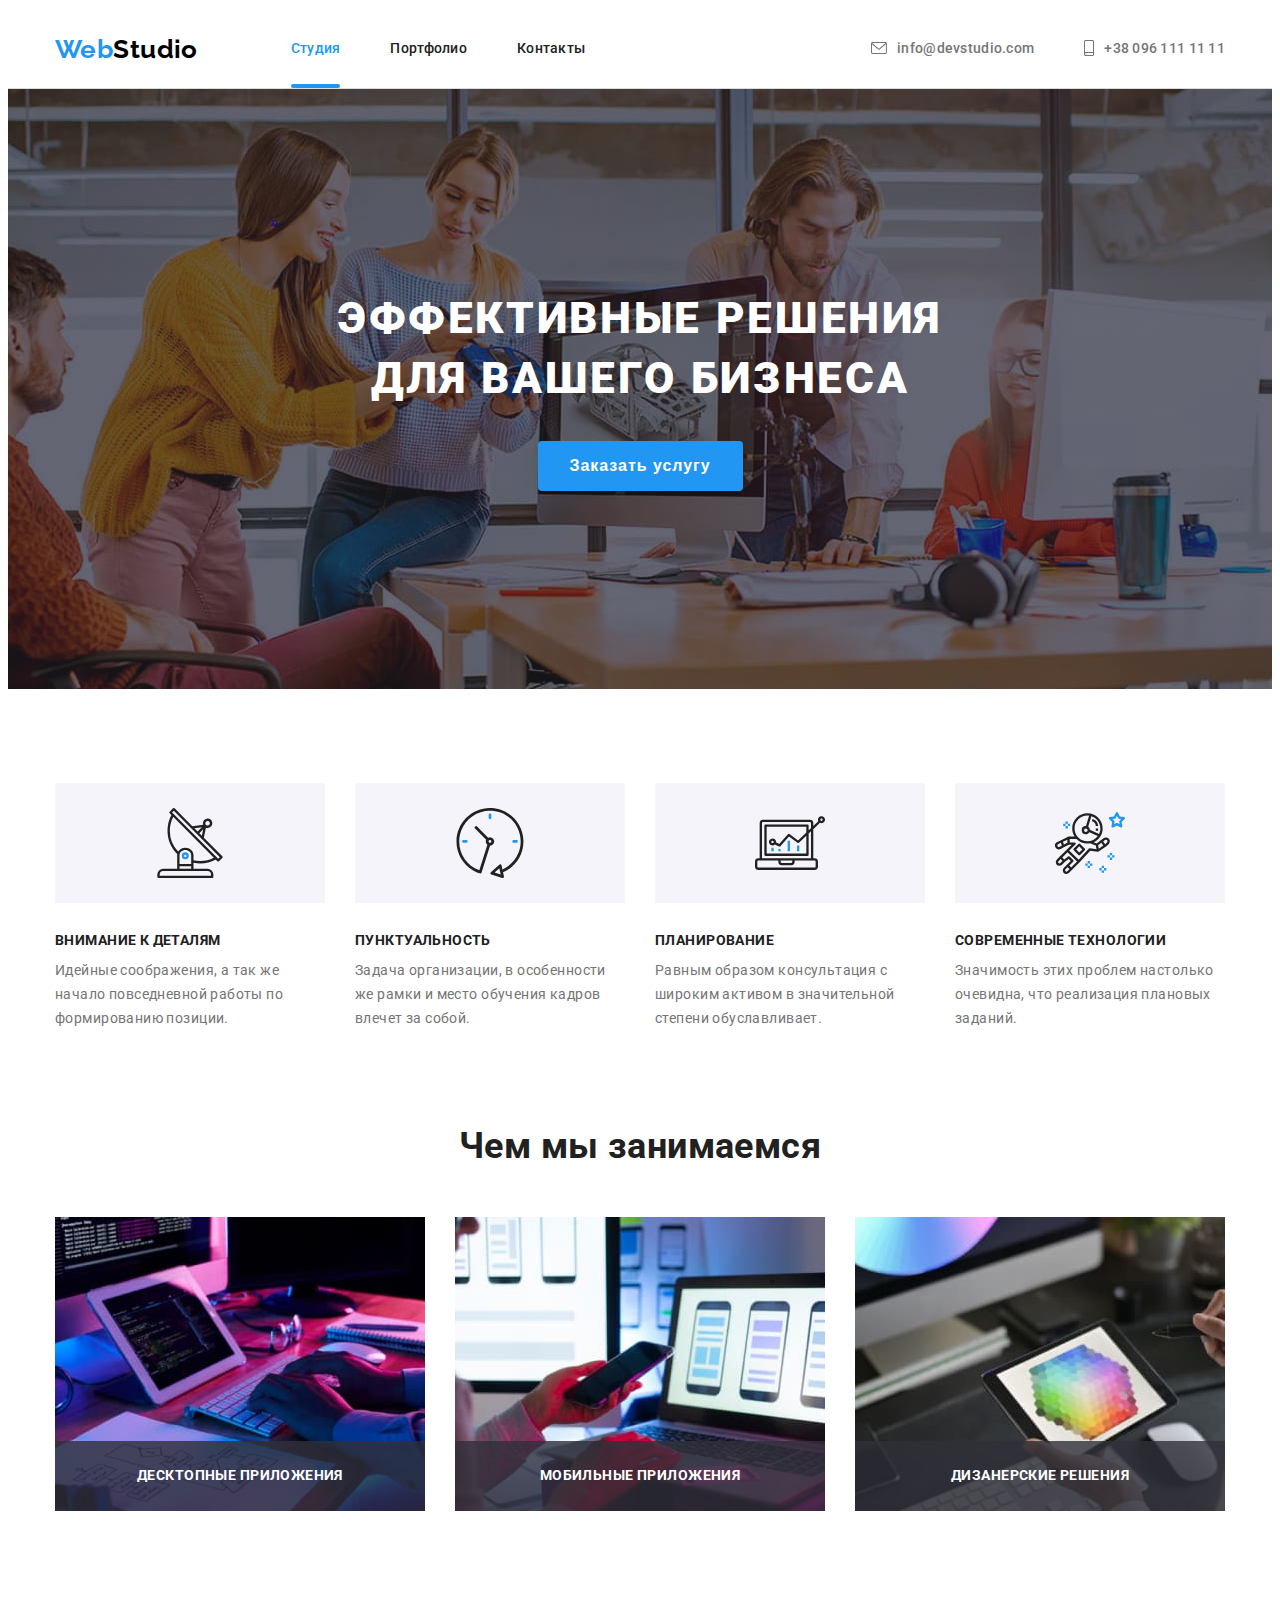
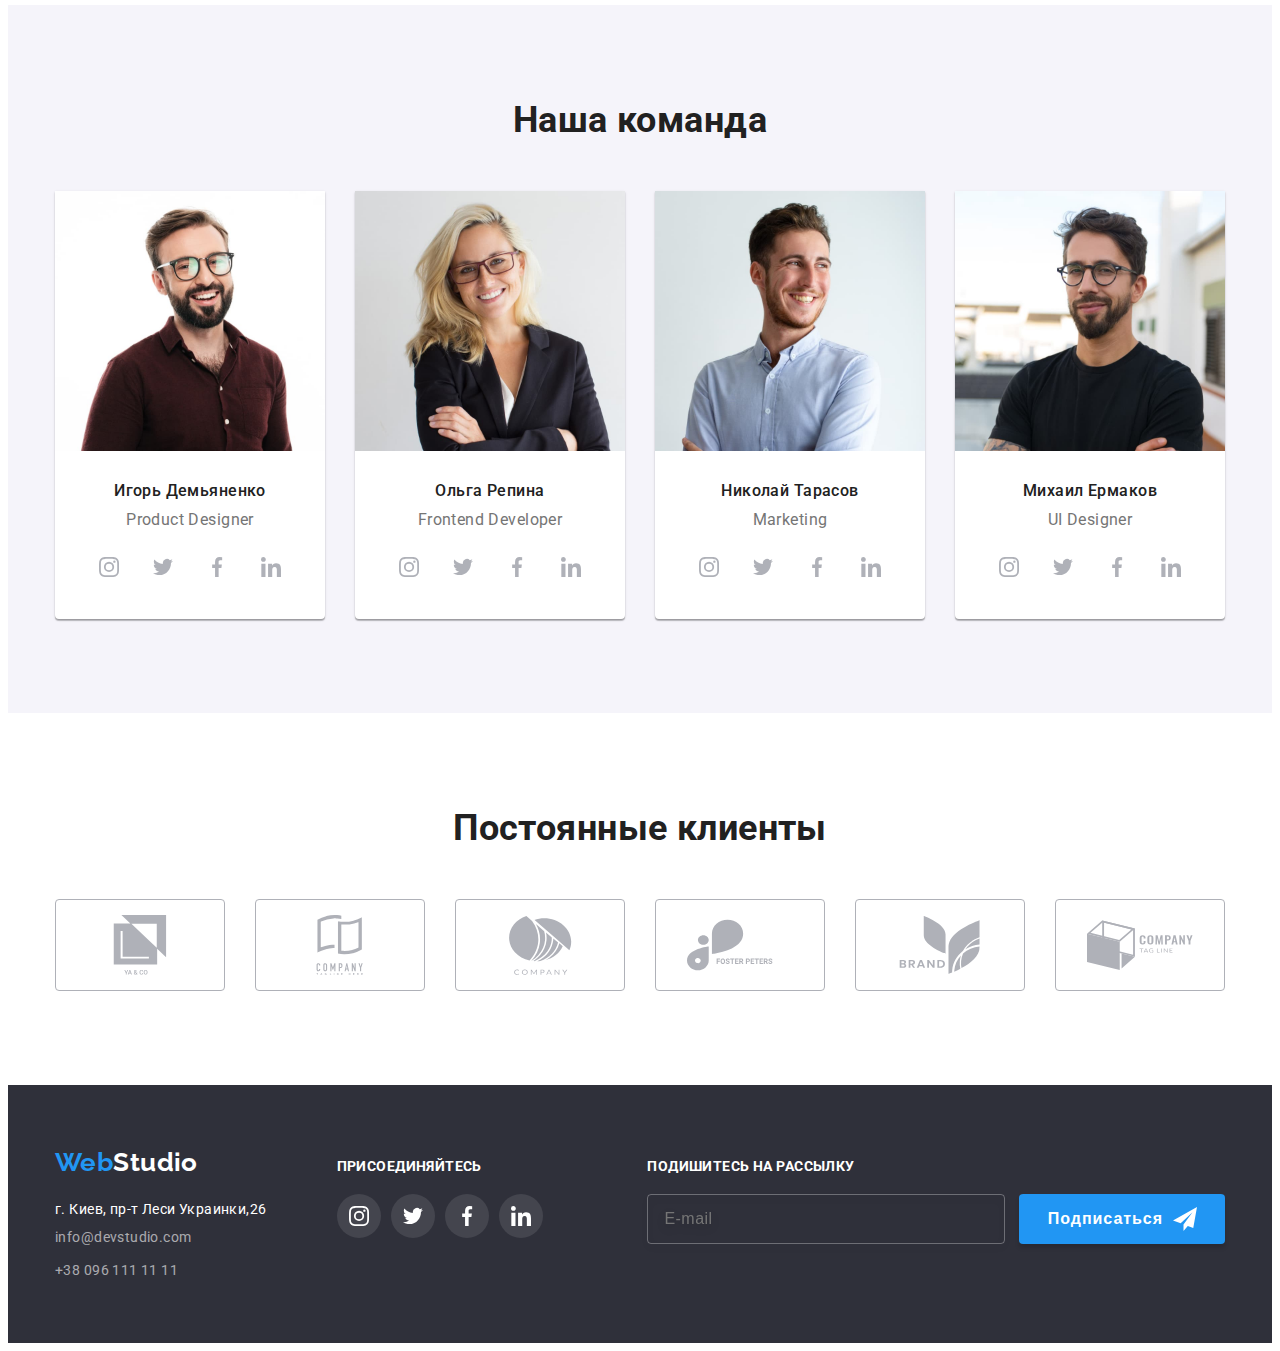
==== commit 1c996a41: "finish" ====
--- a/index.html
+++ b/index.html
@@ -380,10 +380,10 @@
             <a class="logo-footer link" lang="en" href="index.html"><span class="logo-footer__span">Web</span>Studio</a>
         <address class="address">
             <ul class="address__list list">
-                <li class="addres__item"><a class="addres__link-map link" href="https://goo.gl/maps/f1McvQRz6KP4o4kd8" target="_blank"
+                <li class="address__item"><a class="addres__link-map link" href="https://goo.gl/maps/f1McvQRz6KP4o4kd8" target="_blank"
                         rel="noopener noreferrer">г. Киев, пр-т Леси Украинки,26</a></li>
-                <li class="addres__item"><a class="addres__link link" href="mailto:info@devstudio.com">info@devstudio.com</a></li>
-                <li class="addres__item"><a class="addres__link link" href="tel:+380961111111">+38 096 111 11 11</a></li>
+                <li class="address__item"><a class="addres__link link" href="mailto:info@devstudio.com">info@devstudio.com</a></li>
+                <li class="address__item"><a class="addres__link link" href="tel:+380961111111">+38 096 111 11 11</a></li>
             </ul>
             
             </address>
